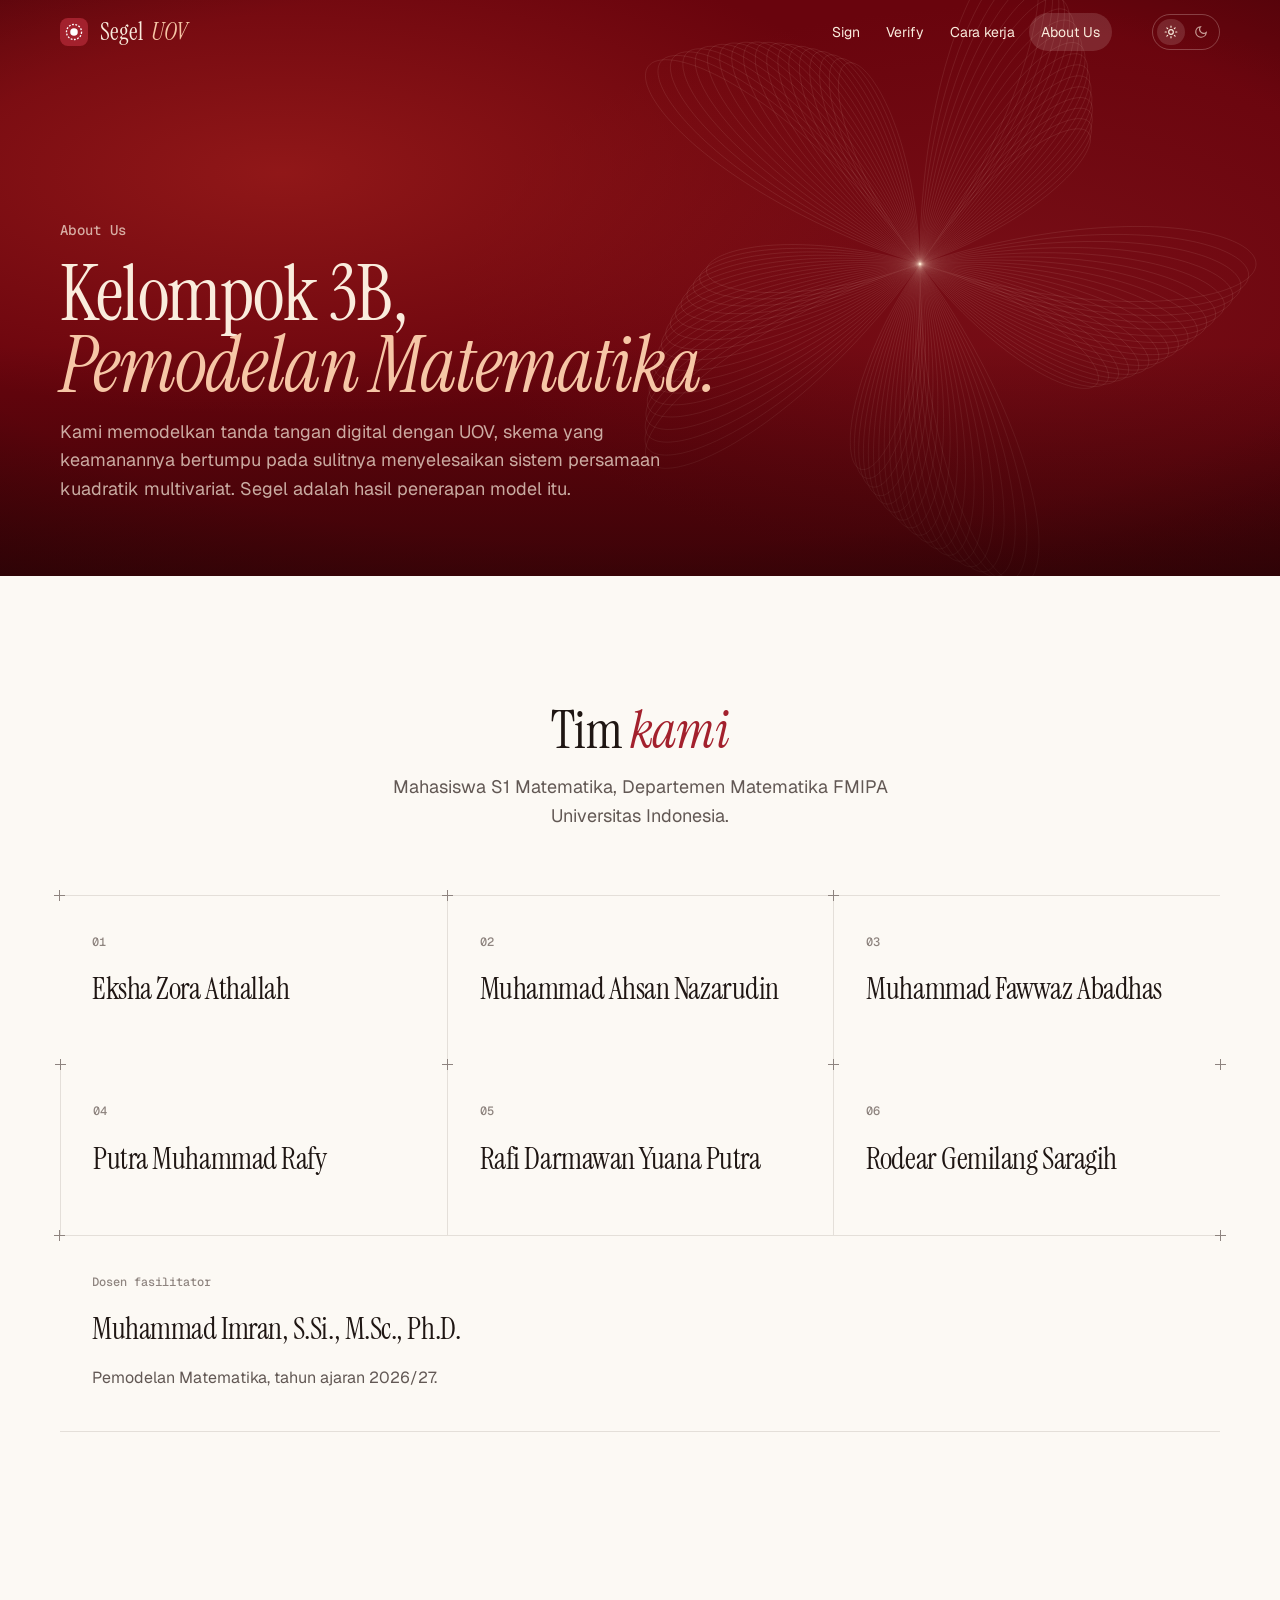
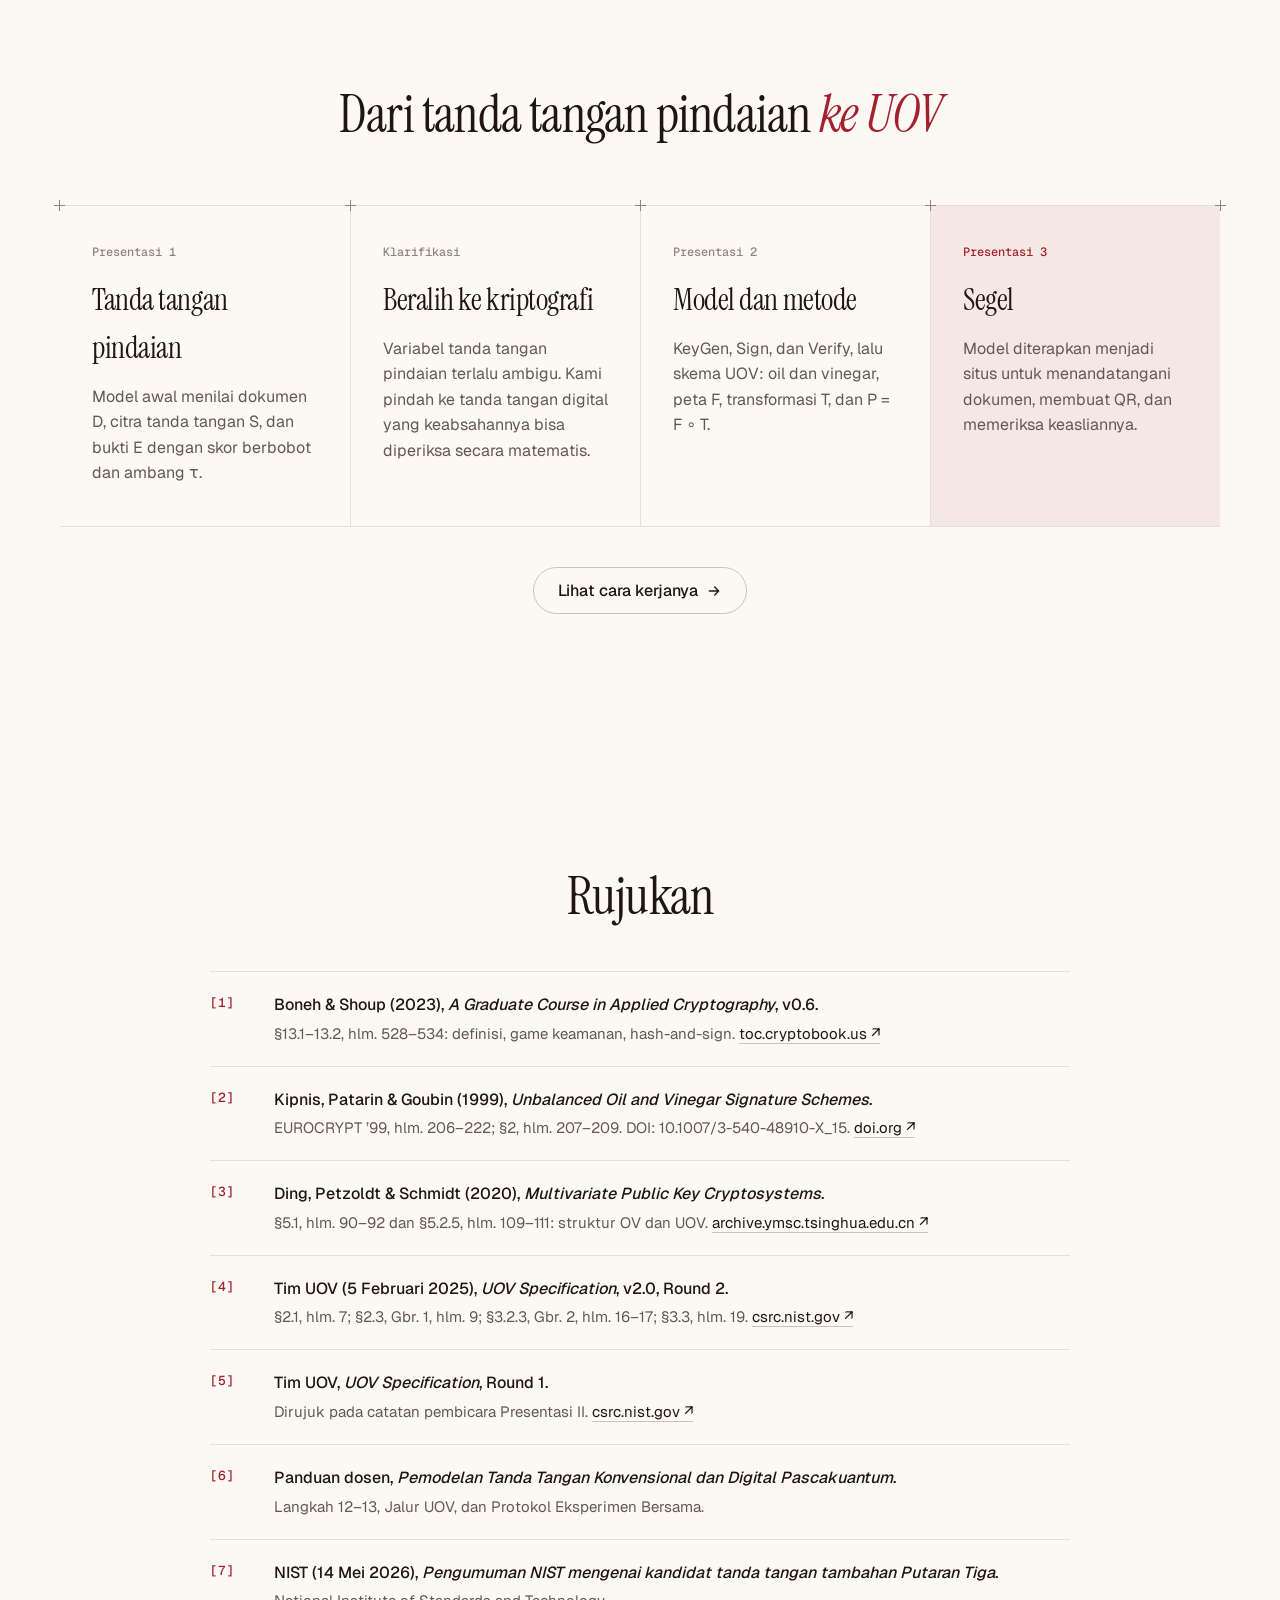
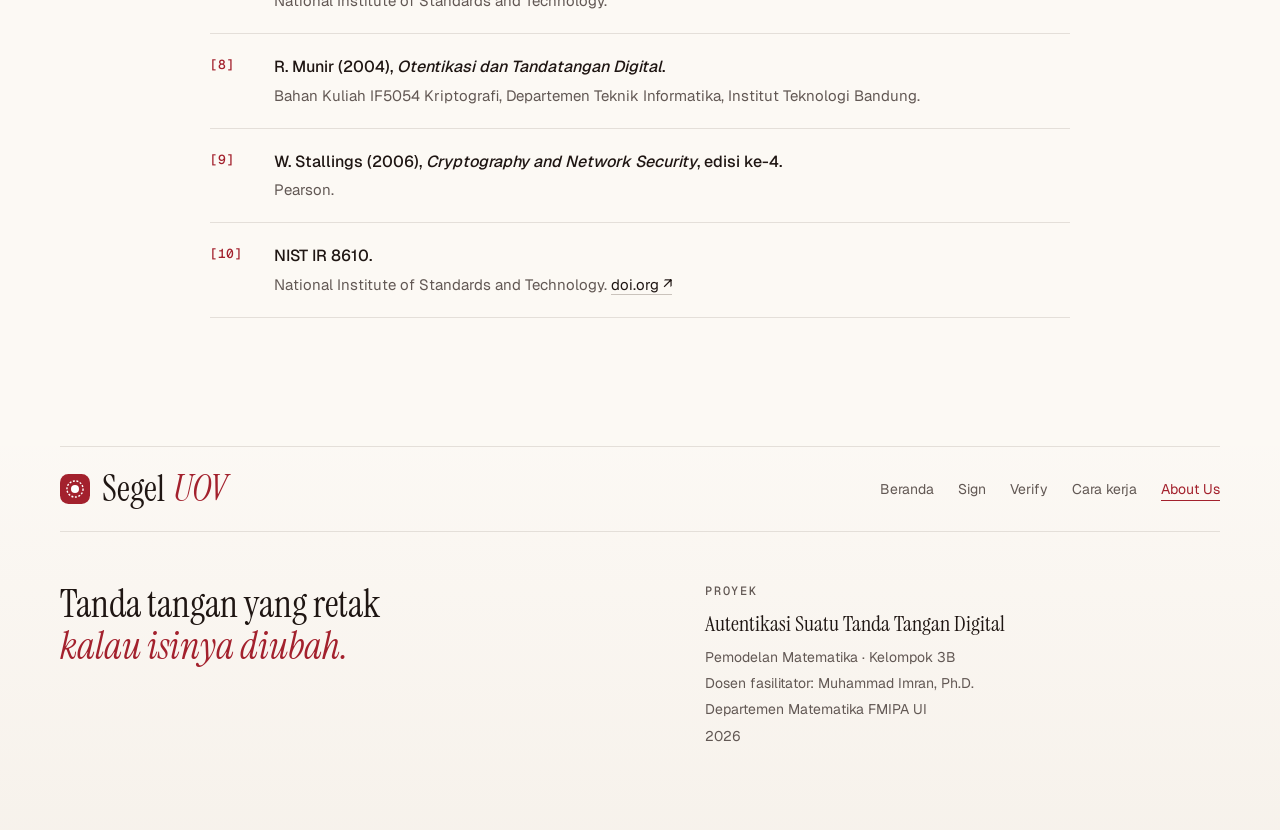
==== about/index.html @ 9aa9d96a "Segel: arsip Supabase, halaman About Us, dan README UOV - Halaman dipindah ke folder (tandatangani/," ====
<!doctype html>
<html lang="id">
<head>
<meta charset="utf-8">
<meta name="viewport" content="width=device-width, initial-scale=1">
<title>About Us · Segel</title>
<meta name="description" content="Segel dibuat oleh Kelompok 3B mata kuliah Pemodelan Matematika, Departemen Matematika FMIPA Universitas Indonesia.">
<meta property="og:type" content="website">
<meta property="og:site_name" content="Segel">
<meta property="og:title" content="About Us · Segel">
<meta name="theme-color" content="#7a2620">
<script>try{var t=localStorage.getItem('segel-tema');if(t==='gelap'||(!t&&matchMedia('(prefers-color-scheme: dark)').matches))document.documentElement.classList.add('gelap')}catch(e){}</script>
<link rel="preconnect" href="https://fonts.googleapis.com"><link rel="preconnect" href="https://fonts.gstatic.com" crossorigin>
<link href="https://fonts.googleapis.com/css2?family=Geist:wght@400;500;600&family=Geist+Mono:wght@400;500;600&family=Instrument+Serif:ital@0;1&display=swap" rel="stylesheet">
<link rel="stylesheet" href="../css/segel.css">
<link rel="icon" href="data:image/svg+xml,%3Csvg xmlns='http://www.w3.org/2000/svg' viewBox='0 0 32 32'%3E%3Crect width='32' height='32' rx='9' fill='%23a3302c'/%3E%3Ccircle cx='16' cy='16' r='4.3' fill='%23fff'/%3E%3Ccircle cx='16' cy='16' r='8.6' fill='none' stroke='%23fff' stroke-width='1.5' stroke-dasharray='2.1 1.7'/%3E%3C/svg%3E">
</head>
<body class="lak">
<main id="isi">
  <section class="hero hero-kecil tentang-hero">
    <div class="hero-latar" aria-hidden="true"></div>
    <div class="wadah">
      <span class="alis">About Us</span>
      <h1>Kelompok 3B, <em>Pemodelan Matematika.</em></h1>
      <p class="pengantar">Kami memodelkan tanda tangan digital dengan UOV, skema yang keamanannya bertumpu pada sulitnya menyelesaikan sistem persamaan kuadratik multivariat. Segel adalah hasil penerapan model itu.</p>
    </div>
  </section>

  <section class="bagian">
    <div class="wadah">
      <div class="judul-tengah">
        <h2>Tim <em>kami</em></h2>
        <p class="pengantar">Mahasiswa S1 Matematika, Departemen Matematika FMIPA Universitas Indonesia.</p>
      </div>
      <div class="cetak" style="--kolom:3">
        <div><span class="no">01</span><h3>Eksha Zora Athallah</h3></div>
        <div><span class="no">02</span><h3>Muhammad Ahsan Nazarudin</h3></div>
        <div><span class="no">03</span><h3>Muhammad Fawwaz Abadhas</h3></div>
        <div><span class="no">04</span><h3>Putra Muhammad Rafy</h3></div>
        <div><span class="no">05</span><h3>Rafi Darmawan Yuana Putra</h3></div>
        <div><span class="no">06</span><h3>Rodear Gemilang Saragih</h3></div>
      </div>
      <div class="cetak tentang-dosen" style="--kolom:1">
        <div><span class="no">Dosen fasilitator</span><h3>Muhammad Imran, S.Si., M.Sc., Ph.D.</h3><p>Pemodelan Matematika, tahun ajaran 2026/27.</p></div>
      </div>
    </div>
  </section>

  <section class="bagian">
    <div class="wadah">
      <div class="judul-tengah">
        <h2>Dari tanda tangan pindaian <em>ke UOV</em></h2>
      </div>
      <div class="cetak" style="--kolom:4">
        <div><span class="no">Presentasi 1</span><h3>Tanda tangan pindaian</h3><p>Model awal menilai dokumen D, citra tanda tangan S, dan bukti E dengan skor berbobot dan ambang τ.</p></div>
        <div><span class="no">Klarifikasi</span><h3>Beralih ke kriptografi</h3><p>Variabel tanda tangan pindaian terlalu ambigu. Kami pindah ke tanda tangan digital yang keabsahannya bisa diperiksa secara matematis.</p></div>
        <div><span class="no">Presentasi 2</span><h3>Model dan metode</h3><p>KeyGen, Sign, dan Verify, lalu skema UOV: oil dan vinegar, peta F, transformasi T, dan P = F ∘ T.</p></div>
        <div class="inti"><span class="no">Presentasi 3</span><h3>Segel</h3><p>Model diterapkan menjadi situs untuk menandatangani dokumen, membuat QR, dan memeriksa keasliannya.</p></div>
      </div>
      <div class="tengah"><a href="../cara-kerja/" class="tombol">Lihat cara kerjanya <svg width="16" height="16" viewBox="0 0 24 24" fill="none" stroke="currentColor" stroke-width="2" stroke-linecap="round" stroke-linejoin="round" aria-hidden="true"><path d="M5 12h14m-6-6 6 6-6 6"/></svg></a></div>
    </div>
  </section>

  <section class="bagian" id="rujukan">
    <div class="wadah">
      <div class="judul-tengah">
        <h2>Rujukan</h2>
      </div>
      <ol class="rujukan">
          <li><b>Boneh &amp; Shoup (2023), <i>A Graduate Course in Applied Cryptography</i>, v0.6.</b><span>§13.1–13.2, hlm. 528–534: definisi, game keamanan, hash-and-sign. <a href="https://toc.cryptobook.us/book.pdf" target="_blank" rel="noopener">toc.cryptobook.us ↗</a></span></li>
          <li><b>Kipnis, Patarin &amp; Goubin (1999), <i>Unbalanced Oil and Vinegar Signature Schemes</i>.</b><span>EUROCRYPT ’99, hlm. 206–222; §2, hlm. 207–209. DOI: 10.1007/3-540-48910-X_15. <a href="https://doi.org/10.1007/3-540-48910-X_15" target="_blank" rel="noopener">doi.org ↗</a></span></li>
          <li><b>Ding, Petzoldt &amp; Schmidt (2020), <i>Multivariate Public Key Cryptosystems</i>.</b><span>§5.1, hlm. 90–92 dan §5.2.5, hlm. 109–111: struktur OV dan UOV. <a href="https://archive.ymsc.tsinghua.edu.cn/pacm_download/672/12673-dingjt-b2.pdf" target="_blank" rel="noopener">archive.ymsc.tsinghua.edu.cn ↗</a></span></li>
          <li><b>Tim UOV (5 Februari 2025), <i>UOV Specification</i>, v2.0, Round 2.</b><span>§2.1, hlm. 7; §2.3, Gbr. 1, hlm. 9; §3.2.3, Gbr. 2, hlm. 16–17; §3.3, hlm. 19. <a href="https://csrc.nist.gov/csrc/media/Projects/pqc-dig-sig/documents/round-2/spec-files/uov-spec-round2-web.pdf" target="_blank" rel="noopener">csrc.nist.gov ↗</a></span></li>
          <li><b>Tim UOV, <i>UOV Specification</i>, Round 1.</b><span>Dirujuk pada catatan pembicara Presentasi II. <a href="https://csrc.nist.gov/csrc/media/Projects/pqc-dig-sig/documents/round-1/spec-files/UOV-spec-web.pdf" target="_blank" rel="noopener">csrc.nist.gov ↗</a></span></li>
          <li><b>Panduan dosen, <i>Pemodelan Tanda Tangan Konvensional dan Digital Pascakuantum</i>.</b><span>Langkah 12–13, Jalur UOV, dan Protokol Eksperimen Bersama.</span></li>
          <li><b>NIST (14 Mei 2026), <i>Pengumuman NIST mengenai kandidat tanda tangan tambahan Putaran Tiga</i>.</b><span>National Institute of Standards and Technology.</span></li>
          <li><b>R. Munir (2004), <i>Otentikasi dan Tandatangan Digital</i>.</b><span>Bahan Kuliah IF5054 Kriptografi, Departemen Teknik Informatika, Institut Teknologi Bandung.</span></li>
          <li><b>W. Stallings (2006), <i>Cryptography and Network Security</i>, edisi ke-4.</b><span>Pearson.</span></li>
          <li><b>NIST IR 8610.</b><span>National Institute of Standards and Technology. <a href="https://doi.org/10.6028/NIST.IR.8610" target="_blank" rel="noopener">doi.org ↗</a></span></li>
      </ol>
    </div>
  </section>
</main>
<script type="module">import { pasangShell } from '../js/shell.mjs'; pasangShell();</script>
</body>
</html>
---- css/segel.css ----
/* ==========================================================================
   Segel. Sekeluarga dengan BISINDO Transcriber dan Analytica: permukaan hangat,
   garis tipis, satu aksen (merah lak segel) yang dipakai hemat, serif untuk
   judul, mono hanya untuk kunci, hash, dan σ. Panggung gelap biru tarum dengan
   motif truntum berkontras rendah untuk momen hasil.
   Hijau vinegar dan kuning oil hanya dipakai di halaman Cara Kerja.
   ========================================================================== */
:root {
  --latar: oklch(98.2% 0.007 75);
  --permukaan: oklch(100% 0 0);
  --permukaan-2: oklch(96.3% 0.01 75);
  --tinta: oklch(21% 0.015 40);
  --redup: oklch(47% 0.015 45);
  --samar: oklch(62% 0.014 45);
  --garis: oklch(90.5% 0.01 70);
  --garis-kuat: oklch(82% 0.012 65);
  --aksen: oklch(47% 0.165 22);
  --aksen-hover: oklch(41% 0.15 22);
  --aksen-lembut: oklch(95% 0.028 22);
  --aksen-tinta: oklch(99% 0 0);
  --sukses: oklch(50% 0.12 155); --sukses-lembut: oklch(95.5% 0.035 155);
  --waspada: oklch(56% 0.13 70); --waspada-lembut: oklch(96% 0.045 85);
  --bahaya: oklch(52% 0.17 25); --bahaya-lembut: oklch(95.5% 0.03 25);
  --vin: oklch(48% 0.1 140); --vin-lembut: oklch(94% 0.04 140);
  --oil: oklch(58% 0.13 70); --oil-lembut: oklch(94% 0.05 80);
  /* Panggung: merah anggur, sedunia dengan hero lak. */
  --panggung-0: oklch(30% 0.1 24);
  --panggung-1: oklch(15% 0.04 20);
  --krem: oklch(95% 0.025 70);
  --krem-redup: oklch(95% 0.025 70 / .72);
  --krem-samar: oklch(95% 0.025 70 / .68);
  --panggung-tinta: oklch(96% 0.006 60);
  --panggung-redup: oklch(96% 0.006 60 / 0.62);
  --panggung-samar: oklch(96% 0.006 60 / 0.4);
  --panggung-garis: oklch(96% 0.006 60 / 0.13);
  --panggung-kaca: oklch(96% 0.006 60 / 0.055);
  --aksen-panggung: oklch(66% 0.19 27);
  --motif: url("data:image/svg+xml,%3Csvg xmlns='http://www.w3.org/2000/svg' width='36' height='36' viewBox='0 0 36 36'%3E%3Cg fill='none' stroke='%23fff' stroke-width='.9'%3E%3Ccircle cx='18' cy='12.5' r='3.2'/%3E%3Ccircle cx='18' cy='23.5' r='3.2'/%3E%3Ccircle cx='12.5' cy='18' r='3.2'/%3E%3Ccircle cx='23.5' cy='18' r='3.2'/%3E%3C/g%3E%3Cg fill='%23fff'%3E%3Ccircle cx='18' cy='18' r='1.2'/%3E%3Ccircle cx='0' cy='0' r='1'/%3E%3Ccircle cx='36' cy='0' r='1'/%3E%3Ccircle cx='0' cy='36' r='1'/%3E%3Ccircle cx='36' cy='36' r='1'/%3E%3C/g%3E%3C/svg%3E");
  --huruf-tampilan: "Instrument Serif", "Iowan Old Style", Palatino, Georgia, serif;
  --huruf-isi: "Geist", -apple-system, "Segoe UI", system-ui, sans-serif;
  --huruf-mono: "Geist Mono", ui-monospace, Menlo, Consolas, monospace;
  --kurva: cubic-bezier(0.22, 1, 0.36, 1);
  --j-1: 4px; --j-2: 8px; --j-3: 12px; --j-4: 16px; --j-5: 24px; --j-6: 32px; --j-7: 40px; --j-8: 48px; --j-9: 64px; --j-10: 80px; --j-11: 96px;
  --radius-kecil: 10px; --radius: 16px; --radius-panggung: 24px;
  --bayang-panggung: 0 32px 72px oklch(15% 0.02 30 / 0.22);
  --cincin-fokus: 0 0 0 3px oklch(47% 0.165 22 / 0.3);
  color-scheme: light;
}
.gelap {
  --latar: oklch(15% 0.01 40); --permukaan: oklch(19% 0.012 40); --permukaan-2: oklch(22.5% 0.014 40);
  --tinta: oklch(95% 0.006 65); --redup: oklch(72% 0.012 45); --samar: oklch(58% 0.012 45);
  --garis: oklch(28% 0.016 40); --garis-kuat: oklch(37% 0.018 40);
  --aksen: oklch(66% 0.16 22); --aksen-hover: oklch(72% 0.14 22); --aksen-lembut: oklch(27% 0.07 22); --aksen-tinta: oklch(15% 0.02 30);
  --sukses: oklch(74% 0.13 155); --sukses-lembut: oklch(26% 0.05 155);
  --waspada: oklch(80% 0.12 80); --waspada-lembut: oklch(28% 0.05 80);
  --bahaya: oklch(70% 0.15 25); --bahaya-lembut: oklch(27% 0.06 25);
  --vin: oklch(78% 0.1 140); --vin-lembut: oklch(28% 0.05 140);
  --oil: oklch(80% 0.12 75); --oil-lembut: oklch(30% 0.06 75);
  --bayang-panggung: 0 32px 72px oklch(0% 0 0 / 0.5);
  --cincin-fokus: 0 0 0 3px oklch(66% 0.16 22 / 0.4);
  color-scheme: dark;
}

* { box-sizing: border-box; }
[hidden] { display: none !important; }
html { scroll-behavior: smooth; }
body { margin: 0; background: var(--latar); color: var(--tinta); font: 16px/1.6 var(--huruf-isi); -webkit-font-smoothing: antialiased; }
a { color: inherit; }
/* Sorotan teks dan bilah gulir ikut warna lak. */
::selection { background: var(--aksen); color: var(--aksen-tinta); }
.panggung ::selection, .hero ::selection { background: var(--krem); color: oklch(28% 0.1 24); }
html { scrollbar-width: thin; scrollbar-color: color-mix(in oklch, var(--aksen) 75%, var(--latar)) var(--latar); }
@supports not (scrollbar-color: auto) {
  ::-webkit-scrollbar { width: 12px; height: 12px; }
  ::-webkit-scrollbar-track { background: var(--latar); }
  ::-webkit-scrollbar-thumb { background: color-mix(in oklch, var(--aksen) 75%, var(--latar)); border-radius: 999px; border: 3px solid var(--latar); }
  ::-webkit-scrollbar-thumb:hover { background: var(--aksen); }
}
input, textarea { caret-color: var(--aksen); accent-color: var(--aksen); }
:focus-visible { outline: none; box-shadow: var(--cincin-fokus); border-radius: 6px; }
.wadah { width: min(1160px, 100% - 48px); margin-inline: auto; }
h1, h2, h3 { font-family: var(--huruf-tampilan); font-weight: 400; letter-spacing: -0.015em; margin: 0; }
h1 { font-size: clamp(44px, 5.6vw, 76px); line-height: 0.98; }
h2 { font-size: clamp(34px, 4.2vw, 52px); line-height: 1.02; }
h1 em, h2 em { color: var(--aksen); }
.alis { display: inline-flex; align-items: center; gap: 8px; font: 500 12px var(--huruf-mono); letter-spacing: 0.14em; text-transform: uppercase; color: var(--redup); }
.pengantar { color: var(--redup); font-size: 18px; max-width: 540px; margin: 16px 0 0; }
.mono { font-family: var(--huruf-mono); }
.kecil { font-size: 14px; color: var(--redup); }

/* ---------- Kepala ---------- */
.kepala { position: sticky; top: 0; z-index: 20; background: color-mix(in oklch, var(--latar) 58%, transparent); -webkit-backdrop-filter: blur(18px) saturate(1.6); backdrop-filter: blur(18px) saturate(1.6); border-bottom: 1px solid transparent; transition: border-color .2s; }
.kepala.bergulir { border-bottom-color: var(--garis); }
.kepala .wadah { display: flex; align-items: center; gap: 32px; height: 64px; }
.logo { display: inline-flex; align-items: center; gap: 12px; font: 400 24px/1 var(--huruf-tampilan); text-decoration: none; }
.logo span { color: var(--aksen); font-style: italic; margin-left: -4px; }
.logo svg { width: 28px; height: 28px; flex: none; }
.menu { display: flex; gap: 2px; margin-left: auto; }
.menu a { font-size: 14px; color: var(--redup); text-decoration: none; padding: 8px 12px; border-radius: 999px; }
.menu a:hover { color: var(--tinta); }
.menu a[aria-current="page"] { color: var(--tinta); background: var(--permukaan-2); }
.tema { display: inline-flex; gap: 2px; padding: 4px; border: 1px solid var(--garis); border-radius: 999px; }
.menu + .tema { margin-left: 8px; }
.tema button { width: 28px; height: 26px; border: 0; border-radius: 999px; background: none; color: var(--samar); cursor: pointer; display: grid; place-items: center; }
.tema button[aria-pressed="true"] { background: var(--permukaan-2); color: var(--tinta); }

/* ---------- Tombol ---------- */
.tombol { display: inline-flex; align-items: center; justify-content: center; gap: 8px; font: 500 16px var(--huruf-isi); padding: 12px 24px; border-radius: 999px; border: 1px solid var(--garis-kuat); background: transparent; color: var(--tinta); text-decoration: none; cursor: pointer; white-space: nowrap; transition: background .15s, border-color .15s, transform .15s; }
.tombol:hover { border-color: var(--tinta); }
.tombol:active { transform: translateY(1px); }
.tombol.utama { background: var(--aksen); border-color: var(--aksen); color: var(--aksen-tinta); }
.tombol.utama:hover { background: var(--aksen-hover); }
.tombol.polos { border-color: transparent; color: var(--redup); }
.tombol.polos:hover { color: var(--tinta); }
.tombol.besar { padding: 16px 24px; font-size: 16px; }
.tombol.kecil { padding: 8px 16px; font-size: 14px; }
.tombol:disabled { opacity: .4; cursor: not-allowed; }
.baris-tombol { display: flex; flex-wrap: wrap; gap: 12px; align-items: center; }

/* ---------- Panggung ---------- */
.panggung { position: relative; color: var(--panggung-tinta); background: radial-gradient(120% 90% at 0% 0%, var(--panggung-0), var(--panggung-1)); border-radius: var(--radius-panggung); overflow: hidden; isolation: isolate; }
.panggung::before { content: ""; position: absolute; inset: 0; background: var(--motif); opacity: .045; z-index: -1; pointer-events: none; }
.panggung h2 em { color: oklch(86% 0.07 55); }
.panggung .alis, .panggung .kecil { color: var(--panggung-redup); }
.kaca { background: var(--panggung-kaca); border: 1px solid var(--panggung-garis); border-radius: 14px; }
.kepala-panggung { display: flex; justify-content: space-between; align-items: center; gap: 12px; }
.panggung .tombol { color: var(--panggung-tinta); border-color: var(--panggung-garis); }
.panggung .tombol:hover { border-color: var(--panggung-tinta); }
.panggung .tombol.utama { background: var(--aksen-panggung); border-color: var(--aksen-panggung); color: #fff; }

/* Cap lilin */
.cap { width: 64px; height: 64px; flex: none; overflow: visible; }
.cap .lilin { fill: var(--aksen-panggung); transition: fill .3s; }
.cap .cincin { fill: none; stroke: oklch(100% 0 0 / .4); stroke-width: 1.4; }
.cap .centang { fill: none; stroke: #fff; stroke-width: 3; stroke-linecap: round; stroke-linejoin: round; transition: opacity .2s; }
.cap .retakan { fill: none; stroke: var(--panggung-1); stroke-width: 2.4; stroke-linejoin: round; opacity: 0; transition: opacity .2s; }
.cap.retak .lilin { fill: oklch(42% 0.025 262); }
.cap.retak .centang { opacity: 0; }
.cap.retak .retakan { opacity: 1; }
.cap.proses .lilin { fill: oklch(40% 0.03 262); } .cap.proses .centang { opacity: 0; }
.cap.proses { animation: denyut 1.1s ease-in-out infinite; }
.cap.redup .lilin { fill: var(--garis-kuat); } .cap.redup .centang { opacity: 0; }
.panggung .cap .lilin { fill: var(--krem); }
.panggung .cap .centang { stroke: oklch(32% 0.11 24); }
.panggung .cap .cincin { stroke: oklch(32% 0.11 24 / .3); }
.panggung .cap.retak .lilin { fill: oklch(60% 0.03 30); }
.panggung .cap .retakan { stroke: var(--panggung-1); }
.cap.jatuh-cap { animation: stempel .5s cubic-bezier(.2, 1.5, .4, 1); }
@keyframes stempel { from { transform: scale(1.5) rotate(-12deg); opacity: 0; } to { transform: none; opacity: 1; } }
@keyframes denyut { 50% { transform: scale(.94); opacity: .7; } }
@media (prefers-reduced-motion: reduce) { .cap.jatuh-cap, .cap.proses { animation: none; } }

/* σ sebagai 160 batang (halaman aplikasi) */
.pita-kepala { display: flex; justify-content: space-between; align-items: baseline; gap: 12px; font: 12px var(--huruf-mono); color: var(--panggung-samar); margin-bottom: 12px; }
.pita-kepala b { color: var(--panggung-tinta); font-weight: 500; }
.batang { display: grid; grid-template-columns: repeat(160, 1fr); align-items: end; gap: 2px; height: 52px; }
.batang i { display: block; background: var(--krem); border-radius: 1px; height: var(--h); transform-origin: bottom; animation: tumbuh .5s cubic-bezier(.2, 1.3, .4, 1) backwards; animation-delay: calc(var(--n) * 2.5ms); transition: background .3s, opacity .3s; }
.batang.retak i { background: var(--panggung-garis); }
.batang.pudar i { opacity: .3; }
@keyframes tumbuh { from { transform: scaleY(0); } }
@media (prefers-reduced-motion: reduce) { .batang i { animation: none; } }

/* ---------- Aplikasi ---------- */
.halaman-app { padding: 64px 0 96px; }
.judul-app { display: flex; justify-content: space-between; align-items: end; gap: 24px; flex-wrap: wrap; margin-bottom: 40px; }
.judul-app h1 { font-size: clamp(40px, 4.8vw, 60px); margin-top: 12px; }
.app { display: grid; grid-template-columns: minmax(0, 1fr) minmax(0, 0.92fr); gap: 24px; align-items: start; }
.langkah { background: var(--permukaan); border: 1px solid var(--garis); border-radius: var(--radius); padding: 24px; }
.langkah + .langkah { margin-top: 12px; }
.langkah-kepala { display: flex; align-items: center; gap: 12px; margin-bottom: 16px; }
.langkah-kepala .no { width: 26px; height: 26px; border-radius: 50%; border: 1px solid var(--garis-kuat); display: grid; place-items: center; font: 500 12px var(--huruf-mono); color: var(--redup); flex: none; }
.langkah.selesai .langkah-kepala .no { background: var(--tinta); color: var(--latar); border-color: var(--tinta); }
.langkah-kepala h2 { font: 600 16px var(--huruf-isi); letter-spacing: 0; }
.langkah-kepala .status { margin-left: auto; font-size: 14px; color: var(--samar); text-align: right; }
.langkah p.bantu { margin: 0 0 16px; font-size: 14px; color: var(--redup); }
label.medan { display: grid; gap: 8px; font-size: 14px; font-weight: 500; }
input[type="text"], textarea { width: 100%; font: 16px var(--huruf-isi); color: var(--tinta); background: var(--latar); border: 1px solid var(--garis-kuat); border-radius: var(--radius-kecil); padding: 12px 16px; }
input[type="text"]:focus, textarea:focus { outline: none; border-color: var(--aksen); box-shadow: var(--cincin-fokus); }
input.mono { font-family: var(--huruf-mono); font-size: 14px; }
.jatuh { position: relative; display: grid; place-items: center; gap: 8px; text-align: center; min-height: 132px; padding: 24px; border: 1.5px dashed var(--garis-kuat); border-radius: var(--radius); background: var(--latar); cursor: pointer; transition: border-color .15s, background .15s; }
.jatuh:hover, .jatuh.di-atas { border-color: var(--aksen); background: var(--aksen-lembut); }
.jatuh input { position: absolute; inset: 0; opacity: 0; cursor: pointer; }
.jatuh b { font-weight: 500; }
.jatuh.terisi { border-style: solid; place-items: stretch; text-align: left; min-height: 0; }
.berkas { display: grid; grid-template-columns: 40px 1fr; gap: 16px; align-items: center; }
.berkas .ikon { width: 40px; height: 48px; border-radius: 6px; background: var(--tinta); color: var(--latar); display: grid; place-items: center; font: 600 12px var(--huruf-mono); text-transform: uppercase; }
.berkas b { display: block; font-weight: 500; word-break: break-all; }
.hash { font: 12px/1.5 var(--huruf-mono); color: var(--redup); word-break: break-all; }
.sidik { display: flex; flex-wrap: wrap; align-items: center; gap: 12px; margin-top: 16px; padding: 12px 16px; border-radius: var(--radius-kecil); background: var(--permukaan-2); }
.sidik .mono { font-size: 14px; font-weight: 500; letter-spacing: .02em; }
.pemberitahuan { margin-top: 16px; padding: 12px 16px; border-radius: var(--radius-kecil); font-size: 14px; border: 1px solid; }
.pemberitahuan.waspada { background: var(--waspada-lembut); border-color: color-mix(in oklch, var(--waspada) 30%, transparent); }
.pemberitahuan.info { background: var(--permukaan-2); border-color: var(--garis); color: var(--redup); }

.hasil { position: sticky; top: 88px; padding: 24px; }
.hasil.kosong { border: 1.5px dashed var(--garis-kuat); border-radius: var(--radius-panggung); display: grid; place-items: center; text-align: center; min-height: 300px; color: var(--samar); font-size: 14px; }
.hasil.kosong .cap { width: 52px; height: 52px; margin: 0 auto 16px; }
.hasil.panggung { box-shadow: var(--bayang-panggung); animation: naik .35s ease-out; }
@keyframes naik { from { opacity: 0; transform: translateY(8px); } }
.kepala-hasil { display: flex; align-items: center; gap: 16px; }
.kepala-hasil .judul { font: 400 36px/1 var(--huruf-tampilan); }
.kepala-hasil p { margin: 8px 0 0; font-size: 14px; color: var(--panggung-redup); }
.qr { background: #fff; border-radius: 14px; padding: 12px; width: 200px; max-width: 100%; }
.qr svg { display: block; width: 100%; height: auto; }
.hasil-grid { display: grid; grid-template-columns: 1fr; gap: 16px; justify-items: start; margin: 24px 0 0; }
.hasil-grid .data { width: 100%; }
.data { display: grid; grid-template-columns: auto 1fr; gap: 8px 16px; font-size: 14px; margin: 0; }
.data dt { font-size: 12px; color: var(--panggung-samar); padding-top: 2px; }
.data dd { margin: 0; word-break: break-all; }
.cek { list-style: none; padding: 0; margin: 24px 0 0; }
.cek li { display: grid; grid-template-columns: 24px 1fr auto; gap: 12px; align-items: center; padding: 12px 0; border-top: 1px solid var(--panggung-garis); font-size: 14px; }
.cek .tanda { width: 22px; height: 22px; border-radius: 50%; display: grid; place-items: center; font-size: 12px; font-weight: 700; }
.cek .ya .tanda { background: oklch(74% 0.13 155 / .2); color: oklch(80% 0.13 155); }
.cek .tidak .tanda { background: oklch(70% 0.15 25 / .2); color: oklch(76% 0.14 25); }
.cek .belum .tanda { background: var(--panggung-kaca); color: var(--panggung-redup); }
.cek .ket { font: 12px var(--huruf-mono); color: var(--panggung-samar); }
.memuat { display: inline-flex; align-items: center; gap: 8px; }
.memuat::before { content: ""; width: 32px; height: 8px; border-radius: 4px; background: linear-gradient(90deg, var(--garis) 0 30%, var(--garis-kuat) 50%, var(--garis) 70% 100%) 0 0 / 300% 100%; animation: kerangka 1.2s var(--kurva) infinite; }
@keyframes kerangka { from { background-position: 100% 0; } to { background-position: 0 0; } }

/* ---------- Kaki: terang, kisi garis tipis bertanda + ---------- */
.kaki { background: linear-gradient(var(--latar), var(--permukaan-2)); padding: 0 0 32px; color: var(--redup); font-size: 14px; }
.kaki a { color: var(--redup); text-decoration: none; }
.kaki a:hover { color: var(--aksen); }
.kaki-atas { display: flex; justify-content: space-between; align-items: center; gap: 20px 32px; flex-wrap: wrap; padding-block: 24px; border-block: 1px solid var(--garis); }
.kaki-atas nav { display: flex; flex-wrap: wrap; gap: 4px 24px; }
.kaki-atas nav a { padding-block: 6px; }
.kaki-atas [aria-current="page"] { color: var(--aksen); text-decoration: underline; text-underline-offset: 6px; }
.kaki-isi { display: grid; grid-template-columns: 1.2fr 1fr; gap: 28px; padding-block: clamp(28px, 4vw, 56px); }
.kaki-isi > div { display: grid; align-content: start; justify-items: start; gap: 4px; }
@media (max-width: 720px) {
  .kaki-isi { grid-template-columns: repeat(2, minmax(0, 1fr)); }
  .kaki .slogan { grid-column: 1 / -1; }
}
@media (max-width: 440px) {
  .kaki-isi { grid-template-columns: 1fr; }
  .kaki-atas nav { gap: 4px 16px; }
}
.kaki .judul-proyek { font: 400 22px/1.2 var(--huruf-tampilan); color: var(--tinta); margin-bottom: 4px; }
.kaki h4 { margin: 0 0 8px; font: 500 12px var(--huruf-mono); letter-spacing: .14em; text-transform: uppercase; color: var(--samar); }
.kaki .merek { font: 400 36px/1 var(--huruf-tampilan); color: var(--tinta); display: flex; align-items: center; gap: 12px; }
.kaki .merek svg { width: 30px; height: 30px; }
.kaki .merek span { color: var(--aksen); font-style: italic; margin-left: -4px; }
.kaki .slogan { margin: 0; font: 400 clamp(26px, 3vw, 40px)/1.1 var(--huruf-tampilan); color: var(--tinta); }
.kaki .slogan em { color: var(--aksen); }

/* ---------- Cara Kerja (demo mainan) ---------- */
.langkah-demo { display: grid; grid-template-columns: 220px 1fr; gap: 40px; padding: 64px 0; border-top: 1px solid var(--garis); }
.langkah-demo .sisi h2 { margin: 12px 0 12px; font-size: 48px; }
.langkah-demo .sisi p { color: var(--redup); font-size: 14px; margin: 0; }
.rumus { font: 400 24px var(--huruf-tampilan); margin: 0 0 16px; }
.kisi-2 { display: grid; grid-template-columns: 1fr 1fr; gap: 16px; }
.panel { background: var(--permukaan); border: 1px solid var(--garis); border-radius: var(--radius); padding: 24px; }
.panel + .panel { margin-top: 16px; }
.panel h3 { font: 500 14px var(--huruf-isi); color: var(--redup); margin-bottom: 12px; display: flex; gap: 8px; }
.panel h3 .tag { margin-left: auto; font-size: 12px; color: var(--samar); }
details.panel summary { cursor: pointer; font: 500 14px var(--huruf-isi); color: var(--redup); list-style: none; display: flex; justify-content: space-between; }
details.panel summary::after { content: "+"; font: 18px/1 var(--huruf-isi); color: var(--samar); }
details.panel[open] summary { margin-bottom: 12px; } details.panel[open] summary::after { content: "−"; }
.chip { font: 500 14px var(--huruf-mono); border: 1px solid var(--garis-kuat); border-radius: 999px; padding: 8px 12px; }
.chip.v { color: var(--vin); background: var(--vin-lembut); border-color: transparent; }
.chip.o { color: var(--oil); background: var(--oil-lembut); border-color: transparent; }
.mat { display: inline-grid; grid-template-columns: repeat(7, 30px); font: 500 14px var(--huruf-mono); text-align: center; row-gap: 2px; }
.mat span { height: 26px; line-height: 26px; border-radius: 4px; }
.mat .hd { color: var(--samar); font-size: 12px; } .mat .hd.v { color: var(--vin); } .mat .hd.o { color: var(--oil); }
.mat .lo { color: transparent; }
.mat .oo { background: repeating-linear-gradient(135deg, var(--oil-lembut) 0 4px, transparent 4px 8px); color: var(--oil); }
.mat .vo { background: color-mix(in oklch, var(--oil-lembut) 50%, transparent); }
.mat .z { color: var(--garis-kuat); }
.poli { font: 14px/1.9 var(--huruf-mono); word-break: break-word; }
.poli .v, .vek .v { color: var(--vin); font-weight: 600; } .poli .o, .vek .o { color: var(--oil); font-weight: 600; }
.poli .t-oo { background: var(--oil-lembut); border-radius: 4px; padding: 2px 4px; }
.catatan { font-size: 14px; color: var(--redup); margin: 12px 0 0; } .catatan b { color: var(--tinta); font-weight: 600; }
.vek { font: 500 16px var(--huruf-mono); }
ol.urut { list-style: none; margin: 0; padding: 0; counter-reset: u; }
ol.urut li { counter-increment: u; display: grid; grid-template-columns: 28px 1fr; gap: 12px; padding: 12px 0; border-top: 1px solid var(--garis); }
ol.urut li:first-child { border-top: 0; padding-top: 0; }
ol.urut li::before { content: counter(u); font: 500 12px var(--huruf-mono); color: var(--redup); border: 1px solid var(--garis-kuat); border-radius: 50%; width: 24px; height: 24px; display: grid; place-items: center; }
.pers { font: 14px/1.8 var(--huruf-mono); }
.ulang { font-size: 14px; color: var(--bahaya); }
.banding { display: grid; grid-template-columns: 1fr auto 1fr; gap: 12px; align-items: center; text-align: center; margin-bottom: 16px; }
.banding .kotak { border: 1px solid var(--garis); border-radius: 12px; padding: 16px; background: var(--latar); }
.banding .lbl { font: 12px var(--huruf-mono); color: var(--redup); }
.banding .nilai { font: 500 24px var(--huruf-mono); margin-top: 4px; }
.banding .op { font: 400 36px var(--huruf-tampilan); color: var(--redup); }
.putusan { display: flex; align-items: center; gap: 16px; padding: 24px; border-radius: 12px; }
.putusan .besar { font: 400 36px/1 var(--huruf-tampilan); white-space: nowrap; }
.putusan .alasan { font-size: 14px; color: var(--tinta); }
.putusan.sah { background: var(--sukses-lembut); color: var(--sukses); }
.putusan.tolak { background: var(--bahaya-lembut); color: var(--bahaya); }
.stat { font: 400 36px/1 var(--huruf-tampilan); }
.stat small { display: block; font: 14px var(--huruf-isi); color: var(--redup); margin-top: 8px; }
.rahasia { filter: blur(5px); user-select: none; }

/* ---------- Responsif ---------- */
@media (max-width: 920px) {
  .app { grid-template-columns: 1fr; }
  .hasil { position: static; }
  .langkah-demo { grid-template-columns: 1fr; gap: 16px; padding: 48px 0; }
}
@media (max-width: 640px) {
  .wadah { width: calc(100% - 32px); }
  .menu { display: none; }
  .tema, .menu + .tema { margin-left: auto; }
  .kisi-2 { grid-template-columns: 1fr; }
  .batang { gap: 0; }
  .mat { grid-template-columns: repeat(7, 26px); font-size: 12px; }
  .langkah, .hasil { padding: 16px; }
}
.menu-bawah { display: none; }
@media (max-width: 640px) {
  .menu-bawah { display: flex; position: fixed; bottom: 12px; left: 50%; transform: translateX(-50%); z-index: 30; gap: 2px; padding: 4px; border-radius: 999px; background: var(--permukaan); border: 1px solid var(--garis-kuat); box-shadow: var(--bayang-panggung); }
  .menu-bawah a { font-size: 12px; padding: 8px 12px; white-space: nowrap; border-radius: 999px; text-decoration: none; color: var(--redup); }
  .menu-bawah a[aria-current="page"] { background: var(--tinta); color: var(--latar); }
  body { padding-bottom: 80px; }
}

/* ==========================================================================
   Dunia lak, dipakai semua halaman: blok merah bertekstur, nav krem yang melayang di atasnya,
   dan kisi garis tipis bertanda +. Bagian khusus beranda memakai .beranda.
   ========================================================================== */
.beranda .hero { min-height: max(700px, 100svh); }

/* ---------- Hero: dunia lak ---------- */
.hero { position: relative; color: var(--krem); overflow: hidden; isolation: isolate; background: oklch(33% 0.13 25); }
.hero-latar { position: absolute; inset: 0; z-index: -2; pointer-events: none;
  background:
    var(--tekstur, none),
    radial-gradient(70% 60% at 22% 30%, oklch(46% 0.17 28 / .9), transparent 70%),
    radial-gradient(60% 70% at 78% 55%, oklch(40% 0.15 24 / .8), transparent 70%),
    radial-gradient(130% 110% at 50% 45%, transparent 45%, oklch(12% 0.04 20) 100%);
  background-size: 512px 512px, auto, auto, auto; }
/* Halaman kerja dan Cara kerja: gradasi lak halus + guilloché, tanpa tekstur bergaris penuh. */
body:not(.beranda) .hero-latar {
  background:
    var(--guilloche, none),
    radial-gradient(70% 60% at 22% 30%, oklch(44% 0.16 27 / .85), transparent 70%),
    radial-gradient(60% 70% at 78% 50%, oklch(38% 0.14 24 / .75), transparent 70%),
    radial-gradient(130% 110% at 50% 45%, transparent 45%, oklch(12% 0.04 20) 100%);
  background-size: cover, auto, auto, auto; background-position: center; background-repeat: no-repeat; }
.hero-latar::after { content: ""; position: absolute; inset: auto 0 0; height: 40%; background: linear-gradient(transparent, oklch(14% 0.04 20 / .55)); }
.hero-kanvas { position: absolute; top: 0; right: 0; width: 56%; height: 100%; z-index: -1; touch-action: pan-y; }
.hero-isi { display: flex; flex-direction: column; justify-content: space-between; min-height: max(700px, 100svh); padding: 150px 0 48px; position: relative; pointer-events: none; }
.hero-isi > * { pointer-events: auto; }
.hero-teks { max-width: 560px; }
.hero .alis { color: var(--krem-redup); letter-spacing: .02em; text-transform: none; font-size: 14px; font-weight: 500; }
.hero h1 { font-size: clamp(54px, 6.8vw, 100px); line-height: .93; margin-top: 16px; color: var(--krem); }
.hero h1 em { color: oklch(86% 0.07 55); }
.hero .pengantar { color: var(--krem-redup); max-width: 470px; font-size: 18px; }

.coba { margin-top: 32px; max-width: 520px; }
.coba label { display: block; font: 500 12px var(--huruf-mono); letter-spacing: .12em; text-transform: uppercase; color: var(--krem-samar); margin-bottom: 8px; }
.coba-baris { display: flex; align-items: center; gap: 8px; padding: 8px 8px 8px 16px; border-radius: 999px; background: oklch(98% 0.02 60 / .09); border: 1px solid oklch(98% 0.02 60 / .18); backdrop-filter: blur(10px); transition: border-color .2s; }
.coba-baris:focus-within { border-color: oklch(98% 0.02 60 / .45); }
.coba input { flex: 1; min-width: 0; border: 0; background: none; color: var(--krem); font: 400 20px var(--huruf-tampilan); padding: 8px 0; outline: none; box-shadow: none; }
.chip-status { display: inline-flex; align-items: center; gap: 8px; padding: 8px 16px; border-radius: 999px; font-size: 14px; font-weight: 500; white-space: nowrap; background: oklch(98% 0.02 60 / .1); color: var(--krem); border: 0; font-family: var(--huruf-isi); }
.chip-status .titik { width: 7px; height: 7px; border-radius: 50%; background: oklch(82% 0.14 155); box-shadow: 0 0 0 3px oklch(82% 0.14 155 / .2); }
.chip-status.retak { background: var(--krem); color: oklch(30% 0.1 24); cursor: pointer; }
.chip-status.retak .titik { background: oklch(55% 0.2 27); box-shadow: 0 0 0 3px oklch(55% 0.2 27 / .2); }
.chip-status.proses .titik { background: var(--krem-samar); box-shadow: none; animation: denyut 1s infinite; }
.coba-rinci { font: 12px var(--huruf-mono); color: var(--krem-samar); margin: 12px 0 0 16px; min-height: 18px; }
.coba-tautan { display: inline-block; margin: 6px 0 0 16px; font-size: 14px; color: var(--krem); text-decoration: underline; text-decoration-color: oklch(95% 0.025 70 / .4); text-underline-offset: 4px; }
.coba-tautan:hover { text-decoration-color: var(--krem); }

.hero .baris-tombol { margin-top: 32px; }
.tombol.terang { background: var(--krem); border-color: var(--krem); color: oklch(24% 0.06 24); }
.tombol.terang:hover { background: #fff; }
.tombol.garis-terang { color: var(--krem); border-color: oklch(98% 0.02 60 / .35); }
.tombol.garis-terang:hover { border-color: var(--krem); }

.hero-kaki { display: flex; justify-content: space-between; align-items: end; gap: 24px; flex-wrap: wrap; margin-top: 64px; }
.hero-angka { display: flex; margin: 0; }
.hero-angka div { padding: 0 32px; border-left: 1px solid oklch(98% 0.02 60 / .22); }
.hero-angka div:first-child { padding-left: 0; border-left: 0; }
.hero-angka dt { font: 400 24px/1 var(--huruf-tampilan); color: var(--krem); }
.hero-angka dd { margin: 8px 0 0; font-size: 12px; color: var(--krem-samar); }
.kanvas-ket { font: 12px var(--huruf-mono); color: var(--krem-samar); margin: 0; text-align: right; }

/* Kartu kecil yang melayang di atas cap, menampilkan keadaan segel yang sebenarnya. */
.kartu-bukti { position: absolute; right: 7%; bottom: 17%; z-index: 1; display: flex; gap: 12px; align-items: center; padding: 12px 16px 12px 12px; border-radius: 14px; background: oklch(98% 0.02 60 / .92); color: oklch(24% 0.05 24); box-shadow: 0 24px 50px -16px oklch(10% 0.05 20 / .6); transform: rotate(-2deg); font-size: 14px; pointer-events: none; }
.kartu-bukti .ikon-dok { width: 34px; height: 40px; border-radius: 6px; background: oklch(47% 0.165 22); color: #fff; display: grid; place-items: center; font: 600 12px var(--huruf-mono); }
.kartu-bukti b { display: block; font-weight: 600; }
.kartu-bukti span:not(.ikon-dok) { color: oklch(45% 0.04 30); font: 12px var(--huruf-mono); }

/* Nav melayang di atas hero beranda; kembali normal setelah digulir. */
.lak .kepala { position: fixed; left: 0; right: 0; background: transparent; backdrop-filter: none; transition: background .25s, border-color .25s; }
/* Kaca buram setelah keluar dari hero: isi halaman tetap samar terlihat di baliknya. */
.lak .kepala.bergulir { background: color-mix(in oklch, var(--latar) 58%, transparent); -webkit-backdrop-filter: blur(18px) saturate(1.6); backdrop-filter: blur(18px) saturate(1.6); }
.lak .kepala:not(.bergulir) .logo, .lak .kepala:not(.bergulir) .menu a { color: var(--krem); }
.lak .kepala:not(.bergulir) .logo span { color: oklch(86% 0.07 55); }
.lak .kepala:not(.bergulir) .menu a:hover { background: oklch(98% 0.02 60 / .1); }
.lak .kepala:not(.bergulir) .tema { border-color: oklch(98% 0.02 60 / .25); }
.lak .kepala:not(.bergulir) .tema button { color: var(--krem-samar); }
.lak .kepala:not(.bergulir) .tema button[aria-pressed="true"] { background: oklch(98% 0.02 60 / .14); color: var(--krem); }

/* ---------- Bagian di bawah hero ----------
   Pelajaran tata letak dari Cloudflare dan Codex: judul di tengah, isi dalam kisi garis tipis
   dengan tanda + di sudut, bukan tumpukan kartu. */
.bagian { padding: 128px 0; }
.judul-tengah { text-align: center; max-width: 740px; margin: 0 auto; }
.judul-tengah h2 { margin-top: 16px; }
.judul-tengah .pengantar { margin: 16px auto 0; }
.alis.aksen { color: var(--aksen); }
.panggung .alis.aksen { color: oklch(86% 0.07 55); }

.cetak { --g: var(--garis); --tanda: var(--samar); display: grid; grid-template-columns: repeat(var(--kolom, 3), 1fr); margin-top: 64px; border-top: 1px solid var(--g); border-bottom: 1px solid var(--g); }
.panggung .cetak { --g: var(--panggung-garis); --tanda: var(--panggung-samar); }
.cetak > * { position: relative; padding: 32px 32px 40px; border-left: 1px solid var(--g); }
.cetak > :first-child { border-left: 0; }
.cetak > *::before, .cetak > :last-child::after { content: ""; position: absolute; top: -6px; width: 11px; height: 11px; background: linear-gradient(var(--tanda), var(--tanda)) center / 11px 1px no-repeat, linear-gradient(var(--tanda), var(--tanda)) center / 1px 11px no-repeat; }
.cetak > *::before { left: -6px; } .cetak > :last-child::after { right: -6px; }
.cetak .no { font: 500 12px var(--huruf-mono); color: var(--samar); }
.panggung .cetak .no { color: var(--panggung-samar); }
.cetak h3 { font-size: 30px; margin: 12px 0 12px; }
.cetak p { margin: 0; color: var(--redup); font-size: 16px; }
.panggung .cetak p { color: var(--panggung-redup); }
.cetak .f { display: block; margin-top: 16px; font: 14px var(--huruf-mono); }
.cetak .inti { background: color-mix(in oklch, var(--aksen) 8%, transparent); }
.panggung .cetak .inti { background: oklch(95% 0.025 70 / .07); }
.cetak .inti .no { color: var(--aksen); } .panggung .cetak .inti .no { color: oklch(86% 0.07 55); }

.rumus-besar { text-align: center; font: 400 clamp(80px, 12vw, 164px)/1 var(--huruf-tampilan); letter-spacing: -.03em; margin: 40px 0 0; }
.rumus-besar i { color: var(--aksen); }
.tengah { display: flex; justify-content: center; margin-top: 40px; }


.penutup { position: relative; text-align: center; padding: 120px 0 128px; margin-top: 40px; }
.penutup .pengantar { margin: 16px auto 0; }
.penutup h2 { font-size: clamp(42px, 5.6vw, 76px); margin-top: 16px; }
.penutup .baris-tombol { justify-content: center; margin-top: 32px; }

@media (max-width: 920px) {
  .bagian { padding: 96px 0; }
  .cetak, .cetak[style] { grid-template-columns: 1fr 1fr; }
  .cetak > :nth-child(odd) { border-left: 0; }
  .cetak > :nth-child(n+3) { border-top: 1px solid var(--g); }
}
@media (max-width: 760px) {
  .hero-kanvas { width: 100%; height: 440px; top: 70px; opacity: .22; }
  .hero-isi { padding-top: 120px; }
  .kanvas-ket { text-align: left; }
  .kartu-bukti { display: none; }
}
@media (max-width: 640px) {
  .hero-angka div { padding: 0 16px; } .hero-angka dt { font-size: 20px; }
  .coba input { font-size: 18px; }
  .cetak, .cetak[style] { grid-template-columns: 1fr; }
  .cetak > * { border-left: 0; border-top: 1px solid var(--g); padding: 24px 4px 32px; }
  .cetak > :first-child { border-top: 0; }
  .penutup { padding: 104px 0 124px; }
}

/* Pita lak di atas halaman aplikasi: blok yang sama dengan beranda, lebih pendek. */
.hero-kecil { padding: 150px 0 80px; }
.hero-kecil h1 { font-size: clamp(46px, 6vw, 84px); max-width: 860px; }
.hero-kecil .pengantar { max-width: 600px; }
.hero .chip { color: var(--krem); border-color: oklch(95% 0.025 70 / .3); background: oklch(95% 0.025 70 / .06); }
.hero .chip.v { color: oklch(86% 0.09 140); background: oklch(70% 0.1 140 / .16); border-color: transparent; }
.hero .chip.o { color: oklch(88% 0.1 80); background: oklch(75% 0.12 75 / .16); border-color: transparent; }
.lak .halaman-app { padding-top: 48px; }
.lak main.wadah > .langkah-demo:first-child { border-top: 0; }

/* Diagram alur: garis tinta di atas kertas, di dalam bingkai bertanda + seperti kisi Kenapa UOV.
   Mendatar di layar lebar, tegak di ponsel. */
.bagan { position: relative; margin-top: 64px; padding: 48px 0 40px; border-top: 1px solid var(--garis); border-bottom: 1px solid var(--garis); }
.bagan::before, .bagan::after { content: ""; position: absolute; top: -6px; width: 11px; height: 11px; background: linear-gradient(var(--samar), var(--samar)) center / 11px 1px no-repeat, linear-gradient(var(--samar), var(--samar)) center / 1px 11px no-repeat; }
.bagan::before { left: -6px; } .bagan::after { right: -6px; }
/* Bagan alur: garis tipis sebagai jalur, angka serif miring, cap lak di langkah
   Segel. Satu markup, mendatar di layar lebar dan tegak di ponsel. */
.alur-peran { margin: 0 0 4px; font: 500 12px/1 var(--huruf-mono); letter-spacing: .14em; text-transform: uppercase; color: var(--samar); }
.alur-baris { list-style: none; margin: 0; padding: 0; display: grid; grid-template-columns: repeat(4, minmax(0, 1fr)); row-gap: 40px; padding-top: 20px; }
.alur-langkah { position: relative; padding: 22px 28px 0 0; border-top: 1px solid var(--garis-kuat); }
.alur-langkah + .alur-langkah::before { content: ""; position: absolute; top: -5px; left: -8px; border: 4.5px solid transparent; border-right: 0; border-left: 7px solid var(--samar); }
.alur-langkah .no { display: block; height: 30px; margin-bottom: 10px; font: italic 400 30px/1 var(--huruf-tampilan); color: var(--samar); }
.alur-langkah h3 { font-size: 24px; line-height: 1.1; }
.alur-langkah code { display: block; margin-top: 8px; font: 12px/1.5 var(--huruf-mono); color: var(--redup); }

.cap-mini { width: 28px; height: 28px; }
.cap-mini circle { fill: var(--aksen); }
.cap-mini .dalam { fill: none; stroke: var(--aksen-tinta); stroke-width: 1.5; stroke-dasharray: 2.1 1.7; }
.cap-mini .pusat { fill: var(--aksen-tinta); }
.alur-langkah.inti { border-top: 2px solid var(--aksen); margin-top: -1px; }
.alur-langkah.inti .no { color: var(--aksen); }
.alur-langkah.inti > .cap-mini { position: absolute; top: -15px; right: 28px; filter: drop-shadow(0 4px 8px oklch(30% 0.1 24 / .25)); }

.alur-langkah.bukti .slip { display: flex; gap: 14px; align-items: flex-start; padding: 16px 18px; background: var(--permukaan); border: 1px solid var(--garis-kuat); border-radius: var(--radius-kecil); box-shadow: 0 10px 24px -14px oklch(30% 0.05 30 / .35); }
.alur-langkah.bukti .slip .cap-mini { flex: none; margin-top: 2px; }

.alur-kirim { display: flex; align-items: center; gap: 16px; margin: 36px 0 32px; font: 500 12px/1 var(--huruf-mono); color: var(--redup); }
.alur-kirim::before, .alur-kirim::after { content: ""; flex: 1; border-top: 1px dashed var(--garis-kuat); }

.cabang { display: flex; gap: 16px; margin: 12px 0 0; font: 500 12px/1 var(--huruf-mono); }
.cabang .ya { color: var(--sukses); }
.cabang .tidak { color: var(--bahaya); }
.cabang .tidak { position: relative; }
.alur-langkah.gerbang .tidak::after { content: ""; position: absolute; left: 4px; top: calc(100% + 6px); height: 40px; border-left: 1px dashed var(--bahaya); opacity: .7; }

.alur-langkah.sah { border-top-color: var(--sukses); }
.alur-langkah.sah h3 { color: var(--sukses); }
.alur-langkah .centang { width: 30px; fill: none; stroke: var(--sukses); stroke-width: 2; stroke-linecap: round; stroke-linejoin: round; }

.alur-tolak { position: relative; grid-column: 2 / 4; display: flex; flex-wrap: wrap; align-items: baseline; gap: 6px 14px; margin-right: 28px; padding: 14px 18px; background: var(--bahaya-lembut); border-left: 2px solid var(--bahaya); }
.alur-tolak strong { font: 400 22px/1 var(--huruf-tampilan); color: var(--bahaya); }
.alur-tolak span { font-size: 14px; color: var(--redup); }

@media (max-width: 760px) {
  .alur-baris { grid-template-columns: minmax(0, 1fr); row-gap: 0; padding-top: 16px; }
  .alur-langkah { border-top: 0; border-left: 1px solid var(--garis-kuat); padding: 0 0 28px 24px; }
  .alur-langkah + .alur-langkah::before { top: -8px; left: -5px; border: 4.5px solid transparent; border-bottom: 0; border-top: 7px solid var(--samar); }
  .alur-langkah .no { height: 24px; font-size: 24px; margin-bottom: 6px; }
  .alur-langkah .centang { width: 24px; }
  .alur-langkah.inti, .alur-langkah.sah { border-top: 0; }
  .alur-langkah.inti { border-left-color: var(--aksen); }
  .alur-langkah.sah { border-left-color: var(--sukses); }
  .alur-langkah.inti > .cap-mini { top: 0; right: auto; left: auto; position: static; display: block; margin-bottom: 8px; }
  .alur-langkah.gerbang .tidak::after { display: none; }
  .alur-langkah.inti { margin-top: 0; }
  .alur-tolak { grid-column: auto; margin: 0 0 0 24px; }
}
.lak .kepala:not(.bergulir) .menu a[aria-current="page"] { background: oklch(98% 0.02 60 / .14); color: var(--krem); }
.hasil.kosong .cap { display: block; }

/* ---------- Halaman aplikasi dalam bahasa Kenapa UOV ----------
   Langkah jadi baris bergaris tipis dengan tanda + (bukan kartu), hasil jadi blok lak bertekstur. */
.lak .langkah, .lak .panel { position: relative; background: transparent; border: 0; border-top: 1px solid var(--garis); border-radius: 0; padding: 32px 4px 32px; }
.lak .langkah + .langkah { margin-top: 0; }
.lak .langkah:last-child { border-bottom: 1px solid var(--garis); }
.lak .langkah::before, .lak .panel::before, .lak .hasil.kosong::before, .lak .hasil.kosong::after { content: ""; position: absolute; top: -6px; left: -6px; width: 11px; height: 11px; background: linear-gradient(var(--samar), var(--samar)) center / 11px 1px no-repeat, linear-gradient(var(--samar), var(--samar)) center / 1px 11px no-repeat; }
.lak .hasil.kosong::after { left: auto; right: -6px; }
.lak .langkah-kepala .no { width: auto; height: auto; border: 0; border-radius: 0; font: 400 30px/1 var(--huruf-tampilan); color: var(--samar); }
.lak .langkah.selesai .langkah-kepala .no { background: none; color: var(--aksen); }
.lak .langkah-kepala h2 { font: 400 24px/1 var(--huruf-tampilan); letter-spacing: -.01em; }
.lak .jatuh { border-width: 1px; border-radius: 12px; }
.lak .hasil.kosong { position: sticky; border: 1px solid var(--garis); border-radius: 0; }
.lak .hasil.panggung { border-radius: 22px; box-shadow: 0 40px 90px -40px oklch(25% 0.1 24 / .7);
  background: var(--tekstur, none), radial-gradient(70% 55% at 25% 0%, oklch(48% 0.17 28 / .9), transparent 70%), radial-gradient(140% 110% at 50% 40%, transparent 50%, oklch(17% 0.05 22) 100%), oklch(37% 0.145 26);
  background-size: 512px 512px, auto, auto, auto; }
.lak .hasil.panggung::before { display: none; }
.lak .hasil .kaca { background: oklch(95% 0.025 70 / .07); border-color: oklch(95% 0.025 70 / .16); }

/* Cara Kerja: panel jadi bingkai garis, judul langkah di kiri tetap. */
.lak .panel { border: 1px solid var(--garis); padding: 24px; }
.lak .panel + .panel { margin-top: 16px; }
.lak .langkah-demo { border-top-color: var(--garis); }
.lak .banding .kotak, .lak .putusan { border-radius: 0; }
.lak .hasil .tombol.utama { background: var(--krem); border-color: var(--krem); color: oklch(24% 0.06 24); }

/* ---------- Aturan dari landing-page-design yang cocok dengan Segel ---------- */
/* Tidak ada kata yatim di baris terakhir. */
h1, h2, h3, h4, .kaki .slogan, .rumus-besar { text-wrap: balance; }
p, li, dd, .pengantar { text-wrap: pretty; }

/* Semua transisi memakai satu kurva yang melambat, minimal 300 ms. */
.tombol, .menu a, .menu-bawah a, .jatuh, .coba-baris, .tema button, .kaki a, details summary { transition-property: background-color, border-color, color, transform, opacity; transition-duration: .3s; transition-timing-function: var(--kurva); }
.lak .kepala { transition: background-color .3s var(--kurva), border-color .3s var(--kurva); }
.tombol:active { transform: scale(.98); }

/* Bagian naik 32 px dan memudar masuk sekali saat terlihat. */
.akan-muncul { opacity: 0; transform: translateY(var(--j-6)); transition: opacity .7s var(--kurva), transform .7s var(--kurva); }
.akan-muncul.muncul { opacity: 1; transform: none; }

/* Lewati ke konten, untuk pengguna papan ketik. */
.lompat { position: fixed; top: var(--j-3); left: var(--j-3); z-index: 50; padding: var(--j-2) var(--j-3); border-radius: 999px; background: var(--tinta); color: var(--latar); font: 600 14px var(--huruf-isi); text-decoration: none; transform: translateY(-200%); }
.lompat:focus { transform: none; }

/* Kalimat besar yang menyala kata demi kata saat digulir. */
.slogan-besar { padding: var(--j-11) 0; }
.slogan-besar p { max-width: 980px; margin: 0 auto; text-align: center; font: 400 clamp(40px, 6vw, 84px)/1.04 var(--huruf-tampilan); letter-spacing: -.02em; }
.slogan-besar .kata { color: color-mix(in oklch, var(--tinta) 28%, transparent); transition: color .6s var(--kurva); }
.slogan-besar .kata.nyala { color: var(--tinta); }
.slogan-besar .kata.aksen.nyala { color: var(--aksen); font-style: italic; }

/* Tanya jawab dalam kisi garis tipis. */
.tanya { max-width: 860px; margin: var(--j-9) auto 0; border-top: 1px solid var(--garis); position: relative; }
.tanya::before { content: ""; position: absolute; top: -6px; left: -6px; width: 11px; height: 11px; background: linear-gradient(var(--samar), var(--samar)) center / 11px 1px no-repeat, linear-gradient(var(--samar), var(--samar)) center / 1px 11px no-repeat; }
.tanya details { border-bottom: 1px solid var(--garis); }
.tanya summary { list-style: none; cursor: pointer; display: flex; justify-content: space-between; align-items: center; gap: var(--j-4); padding: var(--j-5) 0; font: 400 24px/1.25 var(--huruf-tampilan); }
.tanya summary::-webkit-details-marker { display: none; }
.tanya summary::after { content: "+"; font: 400 24px/1 var(--huruf-isi); color: var(--samar); transition: transform .3s var(--kurva); }
.tanya details[open] summary::after { transform: rotate(45deg); }
.tanya summary:hover { color: var(--aksen); }
.tanya details p { margin: 0; padding: 0 0 var(--j-5); max-width: 680px; color: var(--redup); font-size: 16px; line-height: 24px; }

@media (prefers-reduced-motion: reduce) {
  .akan-muncul { opacity: 1; transform: none; transition: none; }
  .slogan-besar .kata { transition: none; }
  .memuat::before { animation: none; }
}

/* Kontras AA: placeholder, angka nol dan judul kolom matriks. */
input::placeholder, textarea::placeholder { color: var(--redup); opacity: 1; }
.mat .z { color: var(--redup); }
.mat .hd { color: var(--redup); }
.judul-tengah h2, .penutup h2 { margin-top: 0; }
.panel h3 .tag, .panel h3 { color: var(--redup); }
.kaki h4 { color: var(--redup); }
.panel .data dt { color: var(--redup); }

/* Cahaya lak yang naik dari bawah bagian penutup. */
.beranda {
  --cahaya-penutup: min(550px, 80vw) 270px;
  --warna-penutup: oklch(55% 0.18 28 / .32), oklch(45% 0.15 24 / .1) 55%, transparent;
}
.beranda .penutup {
  background: radial-gradient(ellipse var(--cahaya-penutup) at center bottom, var(--warna-penutup));
}
.beranda .kaki {
  background: radial-gradient(ellipse var(--cahaya-penutup) at center top, var(--warna-penutup)),
    linear-gradient(var(--latar), var(--permukaan-2));
}

/* ---------- Tanda tangani: satu panggung, tanpa bingkai ----------
   Seluruh blok merah adalah tempat menaruh dokumen. Satu-satunya benda terang adalah kartu dokumen. */
.kerja { min-height: max(680px, 100svh); }
.kerja-isi { display: grid; grid-template-columns: minmax(0, 1fr) minmax(0, 1fr); gap: 48px; align-items: center; min-height: inherit; padding: 128px 0 64px; }
.kerja h1 { font-size: clamp(48px, 6vw, 84px); line-height: .95; margin: 16px 0 32px; color: var(--krem); }
.dok-kosong { display: grid; gap: 4px; padding: 24px; border-radius: 16px; background: oklch(95% 0.025 70 / .08); cursor: pointer; transition: background-color .3s var(--kurva); }
.dok-kosong:hover { background: oklch(95% 0.025 70 / .14); }
.dok-kosong b { font: 400 30px/1.1 var(--huruf-tampilan); color: var(--krem); }
.dok-kosong span { font-size: 14px; color: var(--krem-redup); }
.dok-kartu { display: grid; grid-template-columns: 40px minmax(0, 1fr) auto; gap: 16px; align-items: center; padding: 16px; border-radius: 16px; background: #fbf4ea; color: #4a1a16; }
.dok-kartu .ikon { width: 40px; height: 48px; border-radius: 6px; background: oklch(47% 0.165 22); color: #fff; display: grid; place-items: center; font: 600 12px var(--huruf-mono); text-transform: uppercase; }
.dok-kartu b { display: block; font: 400 24px/1.15 var(--huruf-tampilan); overflow-wrap: anywhere; }
.dok-kartu .mono { font-size: 12px; color: #8a5a50; }
.dok-kartu .ganti { font-size: 14px; color: #7a2620; text-decoration: underline; text-underline-offset: 4px; cursor: pointer; }
.garis-nama { display: block; margin-top: 32px; font-size: 14px; color: var(--krem-redup); }
.garis-nama input { display: block; width: min(100%, 420px); margin-top: 4px; padding: 4px 0 8px; border: 0; border-bottom: 1px solid oklch(95% 0.025 70 / .35); border-radius: 0; background: none; color: var(--krem); font: 400 30px/1.2 var(--huruf-tampilan); }
.garis-nama input:focus { outline: none; box-shadow: none; border-bottom-color: var(--krem); }
.garis-nama input::placeholder { color: oklch(95% 0.025 70 / .4); }
.pesan { min-height: 24px; margin: 16px 0 0; font-size: 14px; color: oklch(88% 0.08 60); }
.aksi { display: flex; flex-wrap: wrap; align-items: center; gap: 16px 24px; margin-top: 8px; }
.tautan-sekunder { display: flex; flex-wrap: wrap; gap: 8px 24px; }
.tautan-sekunder button, .tautan-sekunder label { background: none; border: 0; padding: 0; color: var(--krem); font: 500 14px var(--huruf-isi); text-decoration: underline; text-decoration-color: oklch(95% 0.025 70 / .4); text-underline-offset: 4px; cursor: pointer; }
.tautan-sekunder button:hover, .tautan-sekunder label:hover { text-decoration-color: var(--krem); }
.laci { margin-top: 40px; font-size: 14px; color: var(--krem-redup); }
.laci summary { list-style: none; cursor: pointer; display: inline-flex; align-items: center; gap: 8px; color: var(--krem); }
.laci summary::-webkit-details-marker { display: none; }
.laci summary::after { content: "+"; color: var(--krem-samar); transition: transform .3s var(--kurva); }
.laci[open] summary::after { transform: rotate(45deg); }
.laci summary .mono { color: var(--krem-samar); font-size: 12px; }
.laci-isi { max-width: 480px; padding-top: 12px; }
.laci-isi p { margin: 0 0 12px; }
.laci .peringatan { color: oklch(88% 0.08 60); }
.kerja-kanan { position: relative; height: min(560px, 70svh); }
.kerja-kanan canvas { position: absolute; inset: 0; width: 100%; height: 100%; touch-action: pan-y; }
.kerja-kanan .kartu-bukti { right: 0; bottom: 48px; }
/* Satu kalimat per baris; text-wrap: pretty mencegah satu kata tertinggal sendirian. */
.kanvas-ket { white-space: pre-line; text-wrap: pretty; }
/* About Us */
.tentang-hero { min-height: 64svh; display: grid; align-items: end; padding: 140px 0 72px; }
.tentang-hero .pengantar { max-width: 600px; }
.tentang-dosen { margin-top: 0; border-top: 0; }
.rujukan { list-style: none; margin: 48px auto 0; padding: 0; max-width: 860px; counter-reset: ruj; }
.rujukan li { counter-increment: ruj; display: grid; grid-template-columns: 48px minmax(0, 1fr); gap: 4px 16px; padding: 20px 0; border-top: 1px solid var(--garis); }
.rujukan li:last-child { border-bottom: 1px solid var(--garis); }
.rujukan li::before { content: "[" counter(ruj) "]"; grid-row: span 2; font: 500 13px/1.7 var(--huruf-mono); color: var(--aksen); }
.rujukan b { font-weight: 500; color: var(--tinta); }
.rujukan span { color: var(--redup); font-size: 15px; }
.rujukan a { color: var(--tinta); text-decoration: underline; text-decoration-color: var(--garis-kuat); text-underline-offset: 4px; overflow-wrap: anywhere; }
.rujukan a:hover { text-decoration-color: var(--tinta); }
@media (max-width: 420px) { .kanvas-ket { font-size: 11px; } }
.kerja-kanan .kanvas-ket { position: absolute; left: 0; right: 0; bottom: 0; text-align: center; }
.qr-kecil { width: 64px; height: 64px; padding: 4px; border-radius: 6px; background: #fff; }
.qr-kecil svg { display: block; width: 100%; height: 100%; }
.lepas { position: absolute; inset: 12px; z-index: 2; display: grid; place-items: center; border-radius: 20px; box-shadow: inset 0 0 0 1px oklch(95% 0.025 70 / .5); background: oklch(20% 0.06 22 / .45); color: var(--krem); font: 400 40px var(--huruf-tampilan); opacity: 0; pointer-events: none; transition: opacity .3s var(--kurva); }
.kerja.di-atas .lepas { opacity: 1; }
.rincian-kerja { display: grid; grid-template-columns: repeat(auto-fit, minmax(200px, 1fr)); gap: 32px; padding: 64px 0 96px; }
.rincian-kerja h4 { margin: 0; font: 500 12px var(--huruf-mono); letter-spacing: .12em; text-transform: uppercase; color: var(--redup); }
.rincian-kerja p { margin: 8px 0 0; color: var(--tinta); }
.rincian-kerja .catatan-bagi { grid-column: 1 / -1; margin: 0; color: var(--redup); }
@media (max-width: 920px) {
  .kerja-isi { grid-template-columns: 1fr; gap: 24px; padding-top: 112px; }
  .kerja-kanan { order: -1; height: 320px; }
}

/* Kaki tanpa tanda + dan tanpa garis kolom: cukup ruang kosong, satu garis di atas cetakan kecil. */

/* Opsi DOCX di bawah kartu dokumen, isian nama tanpa warna isi-otomatis, rincian yang tidak saling tindih. */
.kunci-baris { display: flex; flex-wrap: wrap; align-items: center; gap: 12px 20px; margin: 16px 0 28px; }
.kunci-status { display: inline-flex; align-items: center; gap: 8px; font-size: 14px; color: var(--krem); }
.kunci-status .titik { width: 8px; height: 8px; border-radius: 50%; background: oklch(82% 0.14 155); box-shadow: 0 0 0 3px oklch(82% 0.14 155 / .22); }
.kunci-status .mono { font-size: 13px; color: var(--krem-redup); }
.opsi-docx { display: flex; align-items: center; gap: 8px; margin-top: 12px; font-size: 14px; color: var(--krem); cursor: pointer; }
.opsi-docx input { width: 16px; height: 16px; accent-color: var(--krem); }
.garis-nama input:-webkit-autofill { -webkit-text-fill-color: var(--krem); caret-color: var(--krem); transition: background-color 99999s 0s; }
.rincian-kerja > div { min-width: 0; }
.rincian-kerja p { overflow-wrap: anywhere; }
.tautan-biasa { display: flex; flex-wrap: wrap; gap: 8px 24px; margin-bottom: 12px; }
.tautan-biasa button, .tautan-biasa label { background: none; border: 0; padding: 0; color: var(--tinta); font: 500 14px var(--huruf-isi); text-decoration: underline; text-underline-offset: 4px; text-decoration-color: var(--garis-kuat); cursor: pointer; }
.tautan-biasa button:hover, .tautan-biasa label:hover { text-decoration-color: var(--tinta); }

/* Verifikasi: daftar periksa polos di bawah panggung, isian tautan dan sidik jari bergaris bawah. */
.garis-kecil input { font: 400 16px var(--huruf-mono); }
.cek-polos { grid-column: 1 / -1; list-style: none; margin: 0; padding: 0; display: grid; gap: 12px; }
.cek-polos li { display: grid; grid-template-columns: 24px auto 1fr; gap: 12px; align-items: baseline; font-size: 18px; }
.cek-polos .tanda { font-weight: 600; }
.cek-polos .ya .tanda { color: var(--sukses); } .cek-polos .tidak .tanda { color: var(--bahaya); } .cek-polos .belum .tanda { color: var(--samar); }
.cek-polos .ket { font: 12px var(--huruf-mono); color: var(--redup); }
.kartu-bukti .cap { width: 40px; height: 40px; }
.kartu-bukti .cap .lilin { fill: oklch(47% 0.165 22); }
.kartu-bukti .cap.retak .lilin { fill: oklch(55% 0.03 30); }
.isian-polos { width: min(100%, 420px); border: 0; border-bottom: 1px solid var(--garis-kuat); border-radius: 0; background: none; padding: 8px 0; color: var(--tinta); }
.kerja .laci-isi .tautan-sekunder { margin-bottom: 12px; }
.garis-laci { margin-top: 4px; }
.isian-polos:focus { outline: none; box-shadow: none; border-bottom-color: var(--tinta); }
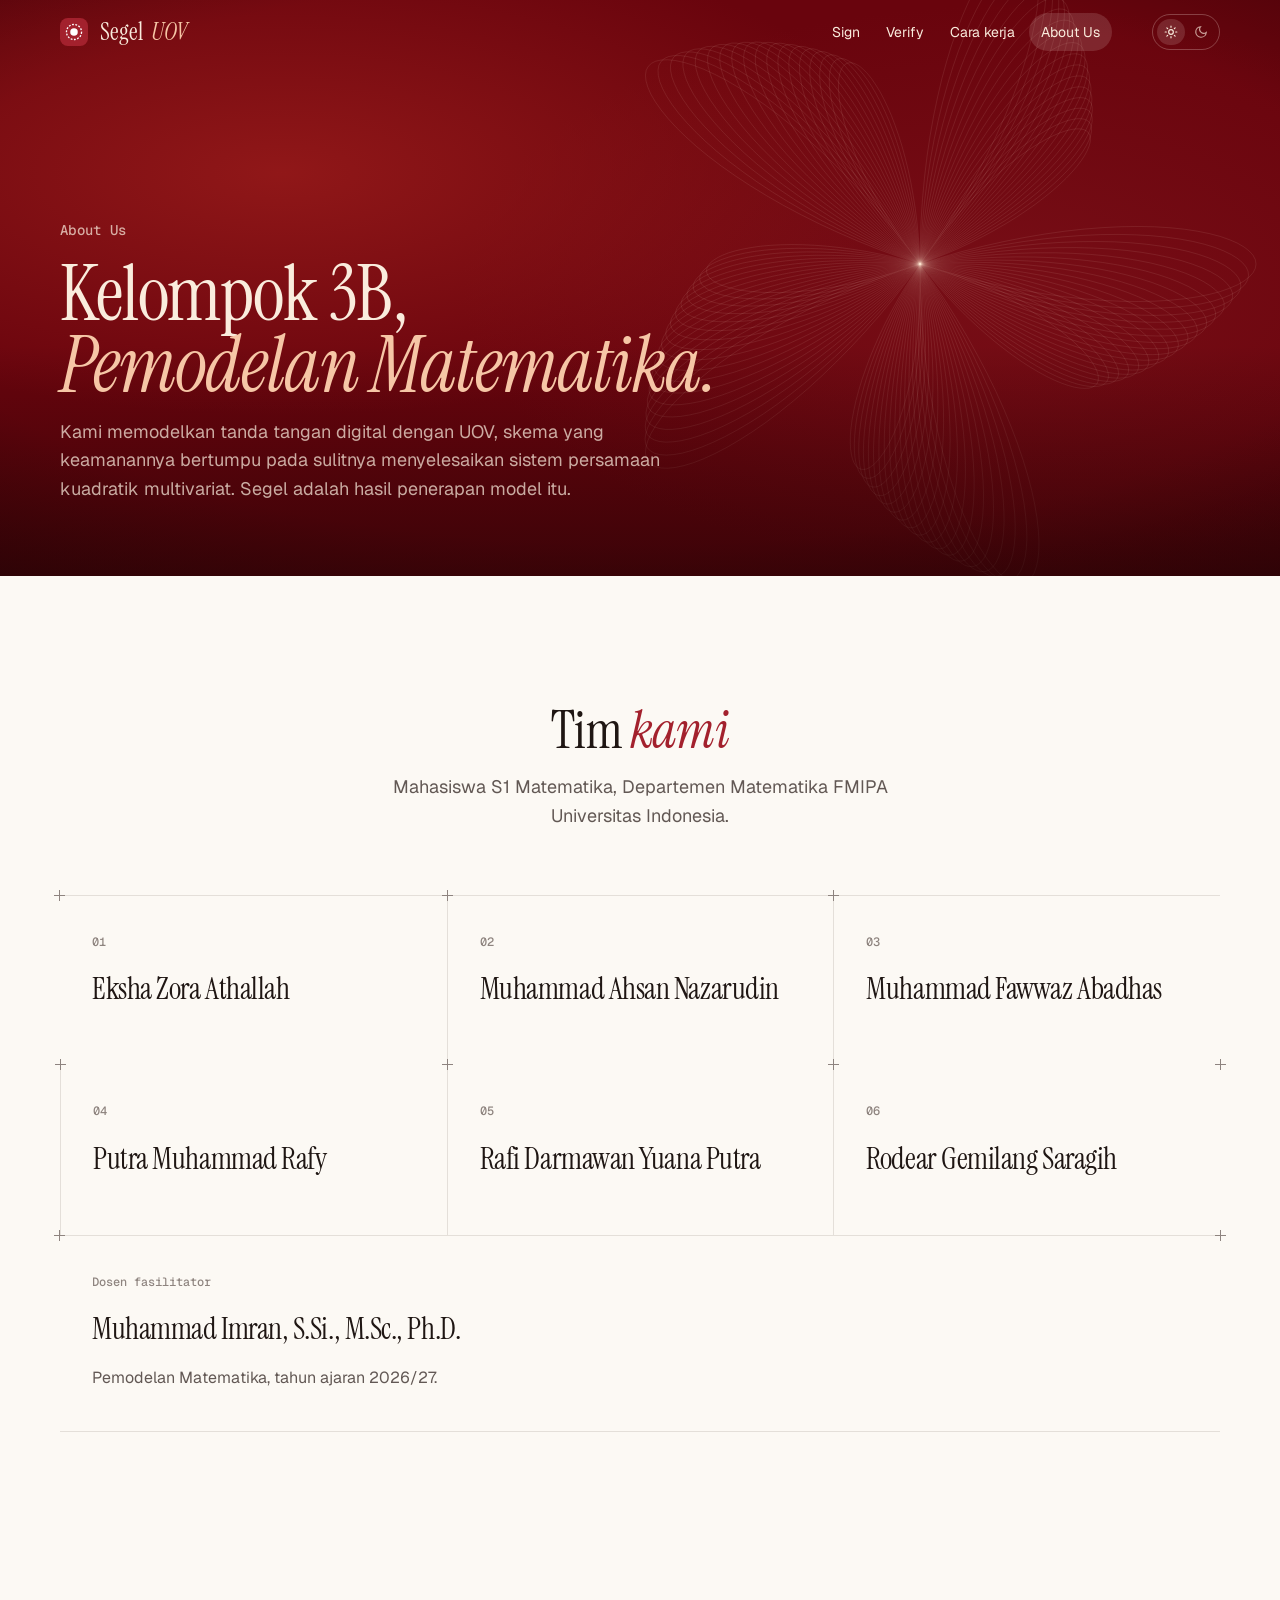
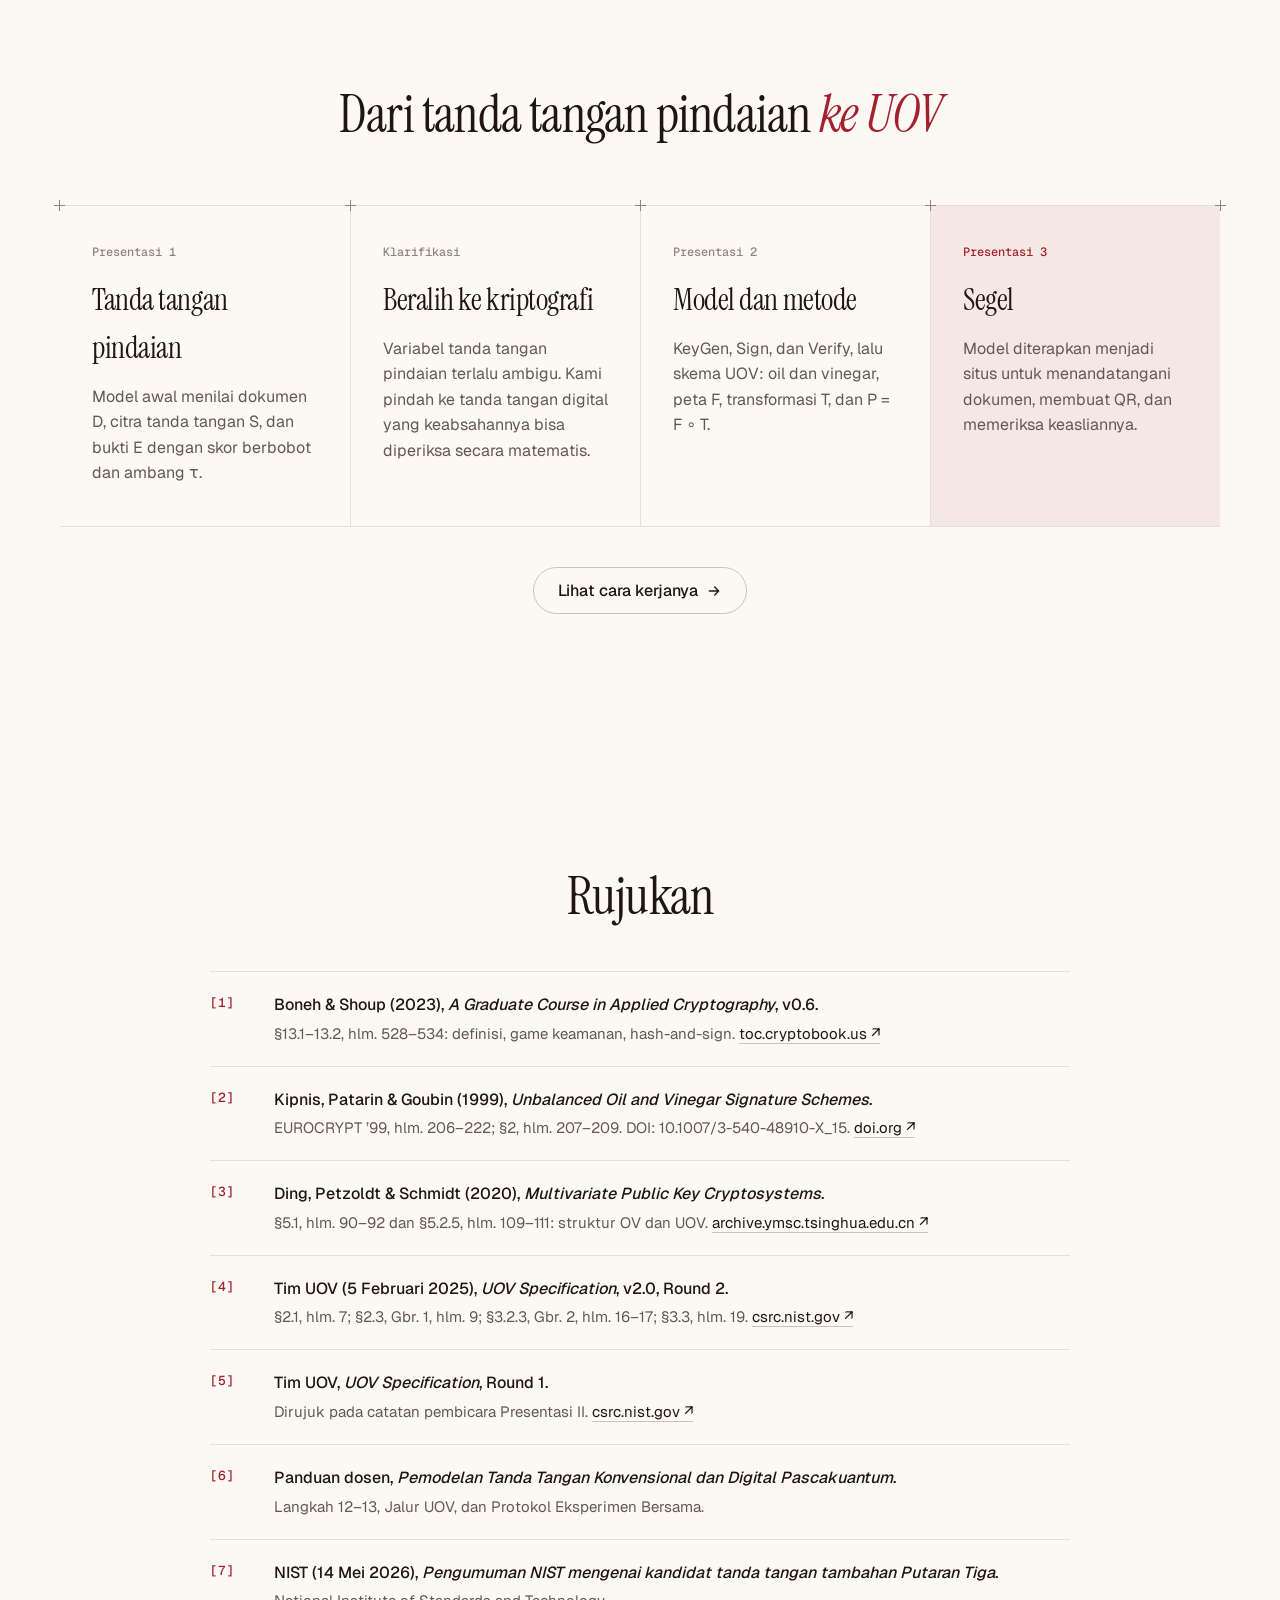
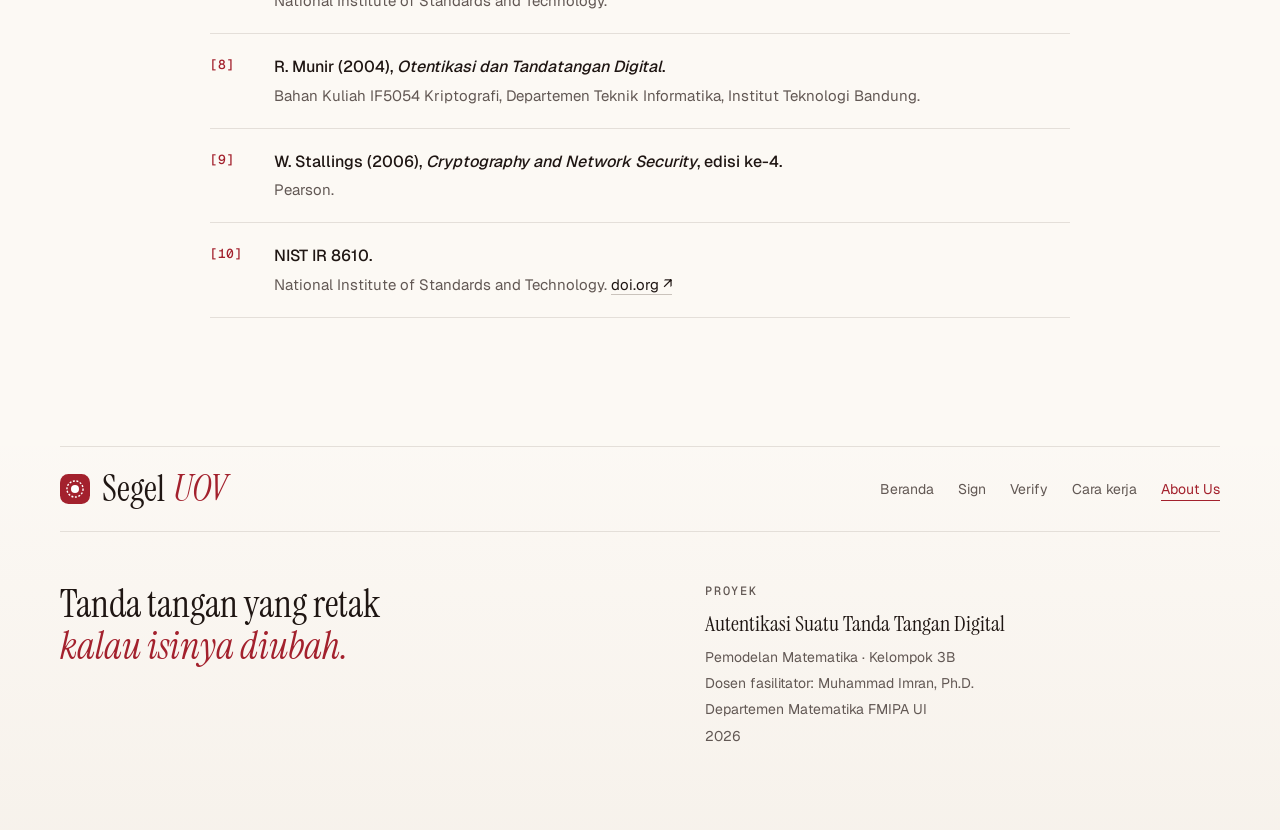
==== commit a5203213: "Polish mobile UI: hide bottom menu at footer, lock zoom, fix overflow and page layouts" ====
--- a/about/index.html
+++ b/about/index.html
@@ -2,7 +2,7 @@
 <html lang="id">
 <head>
 <meta charset="utf-8">
-<meta name="viewport" content="width=device-width, initial-scale=1">
+<meta name="viewport" content="width=device-width, initial-scale=1, maximum-scale=1, user-scalable=no">
 <title>About Us · Segel</title>
 <meta name="description" content="Segel dibuat oleh Kelompok 3B mata kuliah Pemodelan Matematika, Departemen Matematika FMIPA Universitas Indonesia.">
 <meta property="og:type" content="website">
--- a/css/segel.css
+++ b/css/segel.css
@@ -63,8 +63,8 @@
 
 * { box-sizing: border-box; }
 [hidden] { display: none !important; }
-html { scroll-behavior: smooth; }
-body { margin: 0; background: var(--latar); color: var(--tinta); font: 16px/1.6 var(--huruf-isi); -webkit-font-smoothing: antialiased; }
+html { scroll-behavior: smooth; touch-action: pan-x pan-y; overflow-x: clip; }
+body { margin: 0; background: var(--latar); color: var(--tinta); font: 16px/1.6 var(--huruf-isi); -webkit-font-smoothing: antialiased; touch-action: pan-x pan-y; overflow-x: clip; }
 a { color: inherit; }
 /* Sorotan teks dan bilah gulir ikut warna lak. */
 ::selection { background: var(--aksen); color: var(--aksen-tinta); }
@@ -105,7 +105,8 @@
 .tema button[aria-pressed="true"] { background: var(--permukaan-2); color: var(--tinta); }
 
 /* ---------- Tombol ---------- */
-.tombol { display: inline-flex; align-items: center; justify-content: center; gap: 8px; font: 500 16px var(--huruf-isi); padding: 12px 24px; border-radius: 999px; border: 1px solid var(--garis-kuat); background: transparent; color: var(--tinta); text-decoration: none; cursor: pointer; white-space: nowrap; transition: background .15s, border-color .15s, transform .15s; }
+.tombol { display: inline-flex; align-items: center; justify-content: center; gap: 8px; max-width: 100%; font: 500 16px var(--huruf-isi); padding: 12px 24px; border-radius: 999px; border: 1px solid var(--garis-kuat); background: transparent; color: var(--tinta); text-decoration: none; cursor: pointer; white-space: nowrap; transition: background .15s, border-color .15s, transform .15s; }
+.tombol svg { flex: none; }
 .tombol:hover { border-color: var(--tinta); }
 .tombol:active { transform: translateY(1px); }
 .tombol.utama { background: var(--aksen); border-color: var(--aksen); color: var(--aksen-tinta); }
@@ -302,6 +303,7 @@
   .wadah { width: calc(100% - 32px); }
   .menu { display: none; }
   .tema, .menu + .tema { margin-left: auto; }
+  .tombol { white-space: normal; text-align: center; }
   .kisi-2 { grid-template-columns: 1fr; }
   .batang { gap: 0; }
   .mat { grid-template-columns: repeat(7, 26px); font-size: 12px; }
@@ -309,10 +311,10 @@
 }
 .menu-bawah { display: none; }
 @media (max-width: 640px) {
-  .menu-bawah { display: flex; position: fixed; bottom: 12px; left: 50%; transform: translateX(-50%); z-index: 30; gap: 2px; padding: 4px; border-radius: 999px; background: var(--permukaan); border: 1px solid var(--garis-kuat); box-shadow: var(--bayang-panggung); }
+  .menu-bawah { display: flex; position: fixed; bottom: 12px; left: 50%; transform: translateX(-50%); z-index: 30; gap: 2px; padding: 4px; border-radius: 999px; background: var(--permukaan); border: 1px solid var(--garis-kuat); box-shadow: var(--bayang-panggung); transition: opacity .35s var(--kurva), transform .35s var(--kurva); }
+  .menu-bawah.sembunyi { opacity: 0; transform: translate(-50%, calc(100% + 24px)); pointer-events: none; }
   .menu-bawah a { font-size: 12px; padding: 8px 12px; white-space: nowrap; border-radius: 999px; text-decoration: none; color: var(--redup); }
   .menu-bawah a[aria-current="page"] { background: var(--tinta); color: var(--latar); }
-  body { padding-bottom: 80px; }
 }
 
 /* ==========================================================================
@@ -439,7 +441,8 @@
   .hero-kanvas { width: 100%; height: 440px; top: 70px; opacity: .22; }
   .hero-isi { padding-top: 120px; }
   .kanvas-ket { text-align: left; }
-  .kartu-bukti { display: none; }
+  .beranda .kartu-bukti { display: none; }
+  .coba-baris { backdrop-filter: none; background: oklch(98% 0.02 60 / .13); }
 }
 @media (max-width: 640px) {
   .hero-angka div { padding: 0 16px; } .hero-angka dt { font-size: 20px; }
@@ -585,6 +588,7 @@
   .akan-muncul { opacity: 1; transform: none; transition: none; }
   .slogan-besar .kata { transition: none; }
   .memuat::before { animation: none; }
+  .menu-bawah { transition: none; }
 }
 
 /* Kontras AA: placeholder, angka nol dan judul kolom matriks. */
@@ -669,8 +673,16 @@
 .rincian-kerja p { margin: 8px 0 0; color: var(--tinta); }
 .rincian-kerja .catatan-bagi { grid-column: 1 / -1; margin: 0; color: var(--redup); }
 @media (max-width: 920px) {
-  .kerja-isi { grid-template-columns: 1fr; gap: 24px; padding-top: 112px; }
-  .kerja-kanan { order: -1; height: 320px; }
+  .tentang-hero { min-height: auto; padding: 104px 0 56px; }
+  .kerja { min-height: auto; }
+  .kerja-isi { grid-template-columns: minmax(0, 1fr); gap: 28px; padding: 96px 0 48px; }
+  .kerja h1 { font-size: clamp(38px, 10vw, 56px); margin: 10px 0 20px; }
+  .kerja .garis-nama { margin-top: 20px; }
+  .kerja .garis-nama:not(.garis-kecil) input { font-size: 24px; }
+  .kerja .kunci-baris { margin: 14px 0 20px; }
+  .kerja .laci { margin-top: 24px; }
+  .kerja-kanan { height: 240px; border-top: 1px solid oklch(98% 0.02 60 / .14); }
+  .kerja-kanan .kartu-bukti { left: 50%; right: auto; bottom: 28px; transform: translateX(-50%) rotate(-1.5deg); max-width: calc(100% - 16px); }
 }
 
 /* Kaki tanpa tanda + dan tanpa garis kolom: cukup ruang kosong, satu garis di atas cetakan kecil. */
